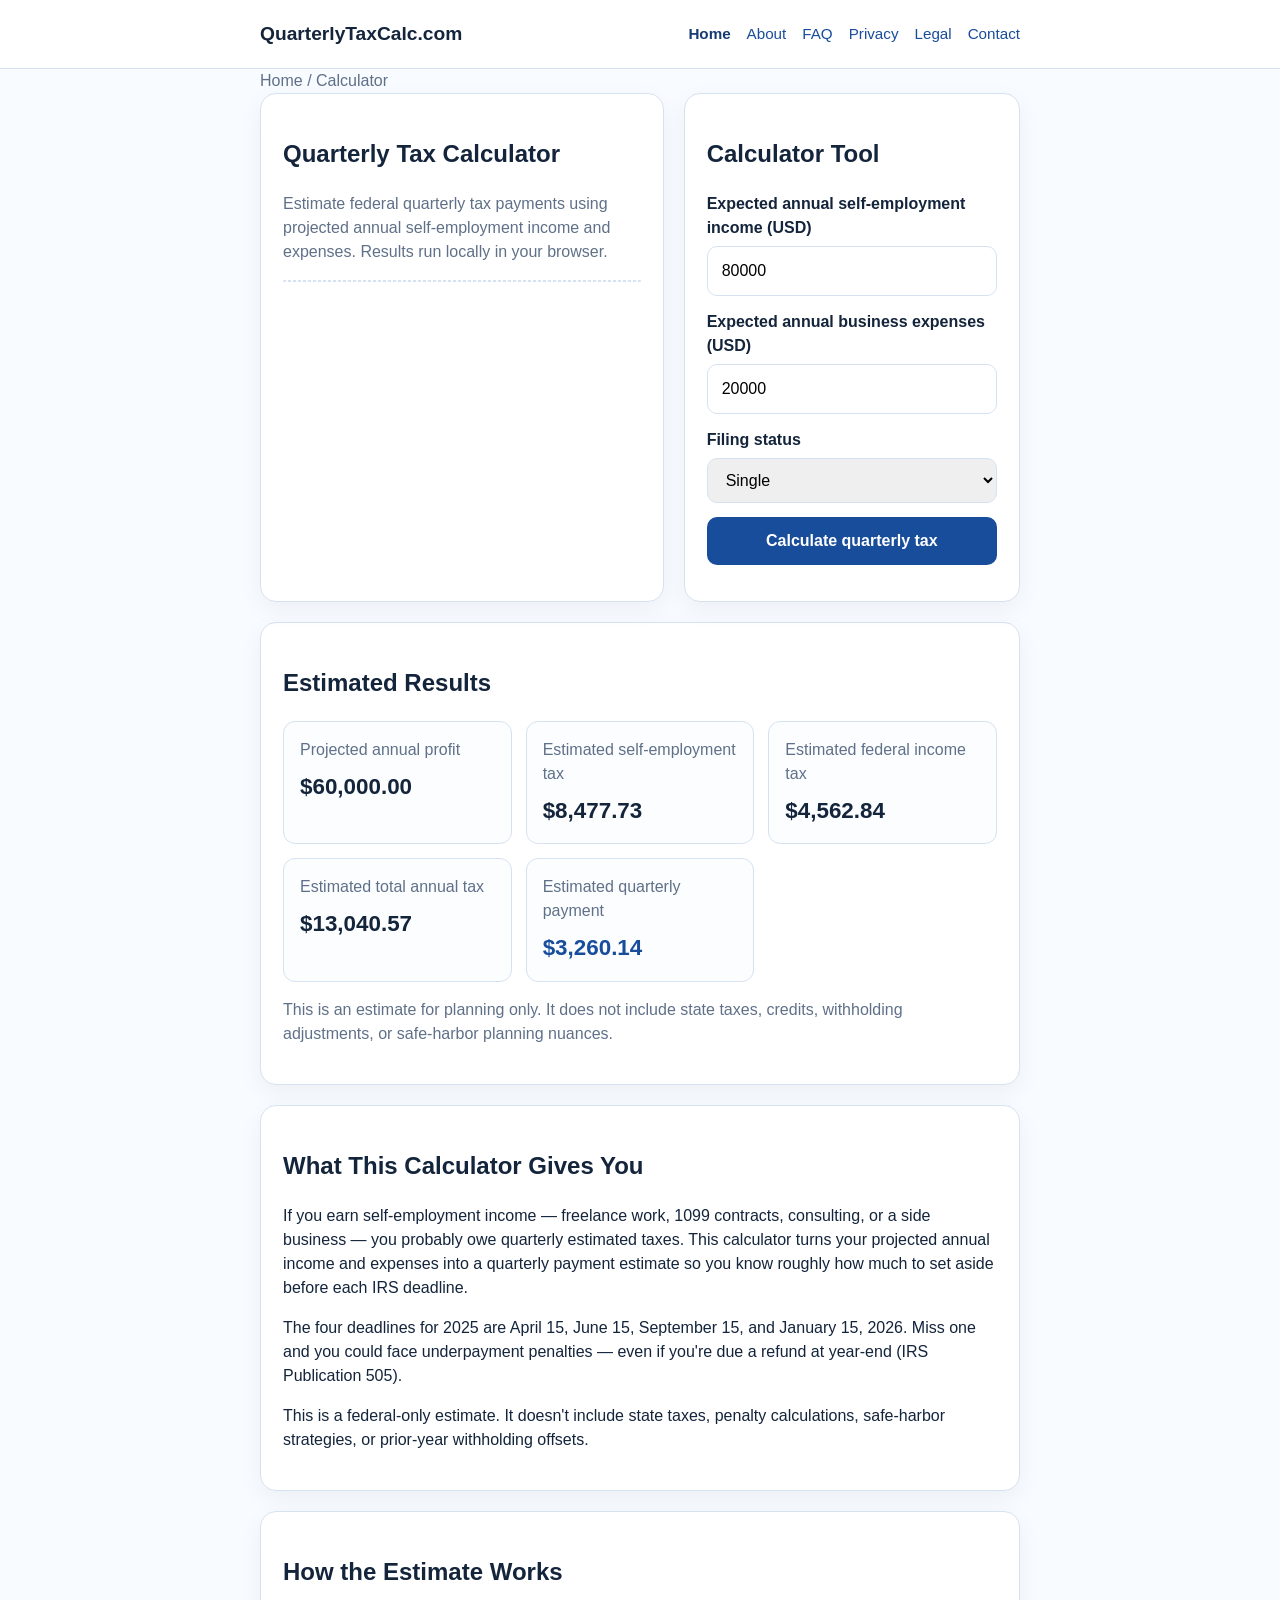
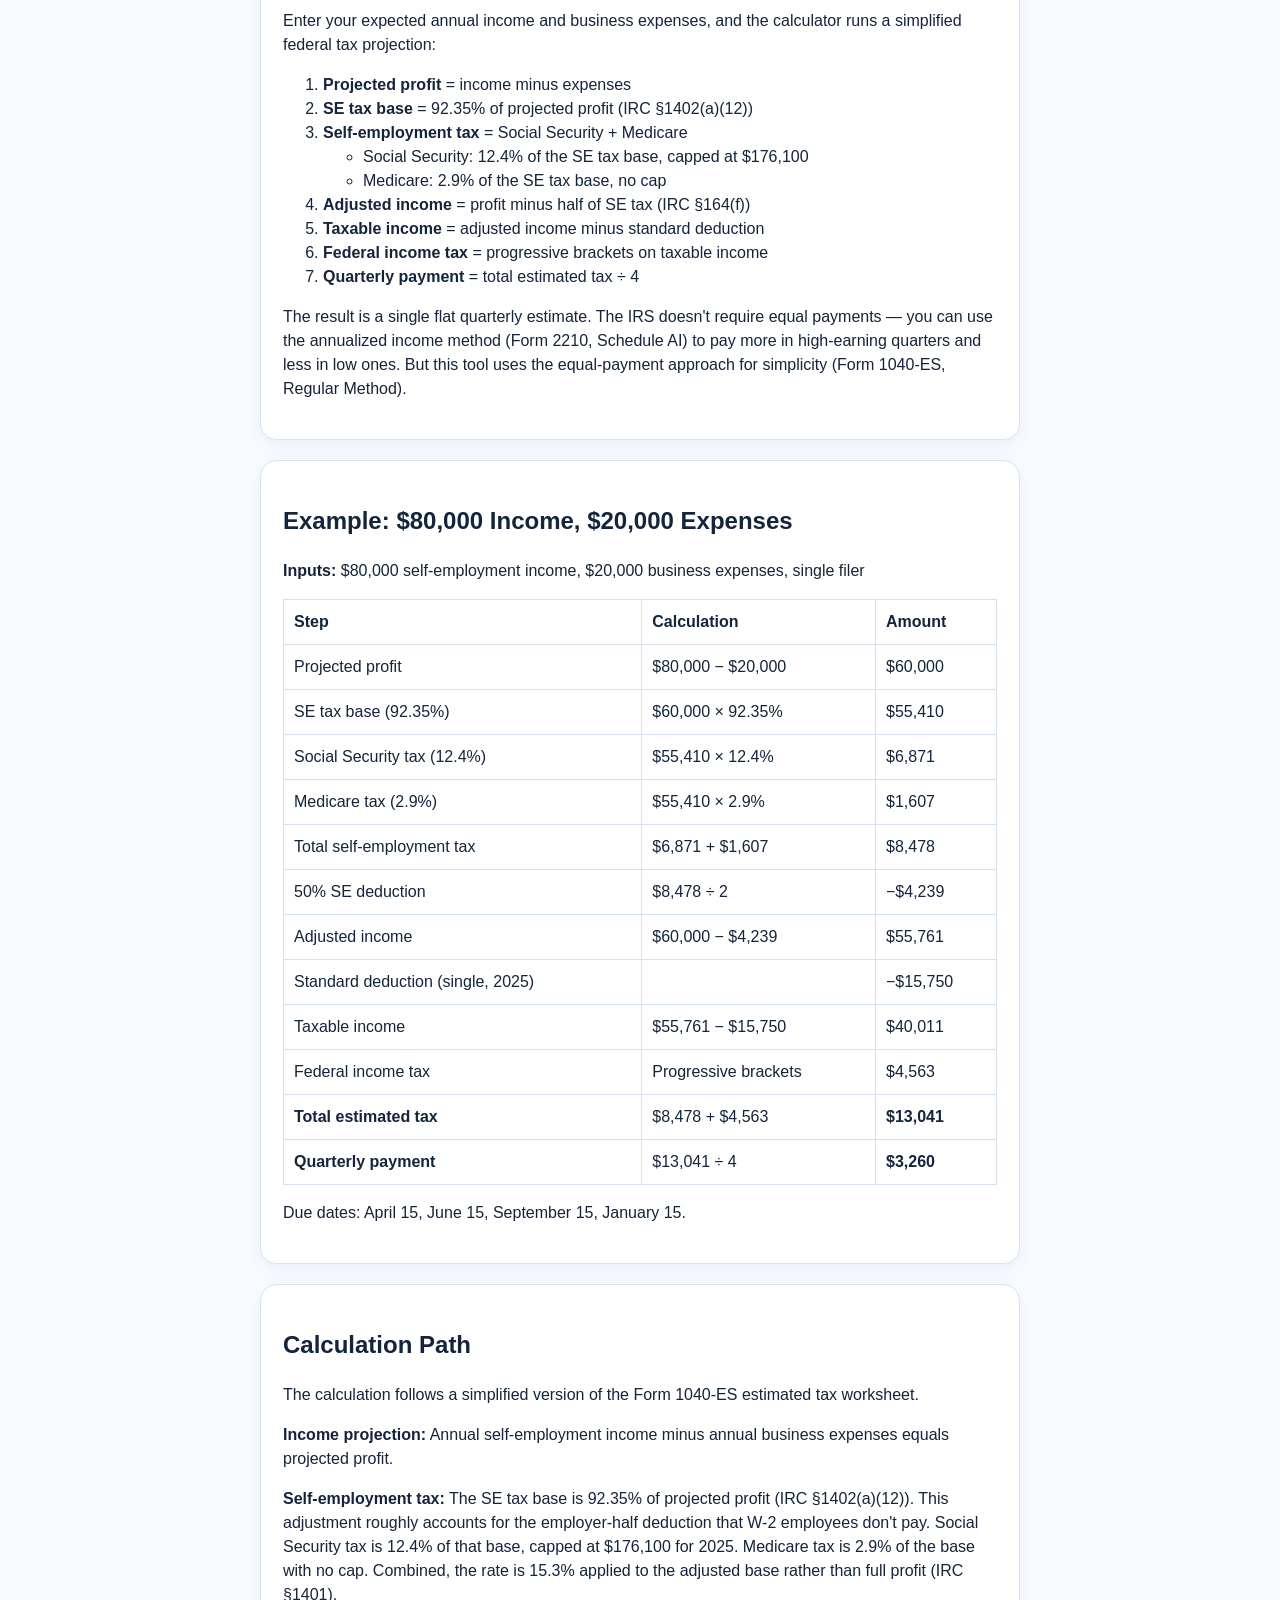
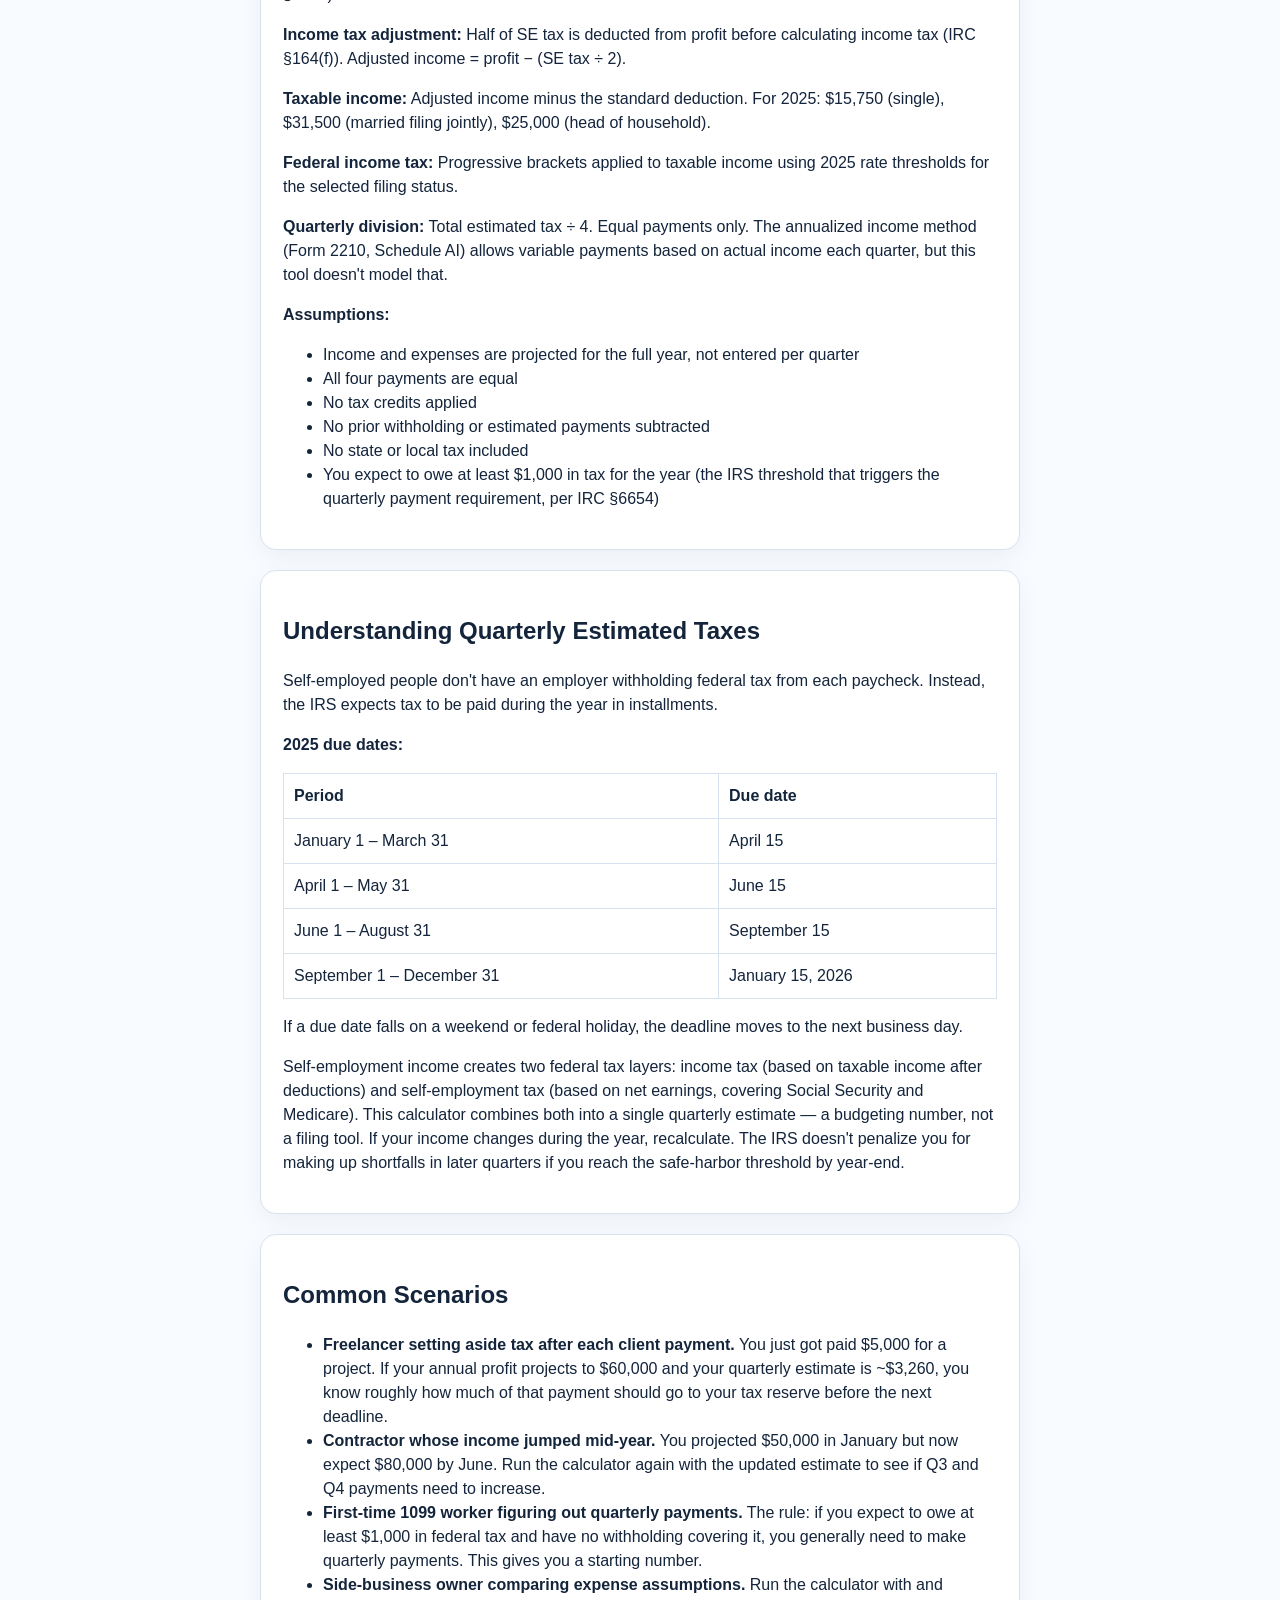
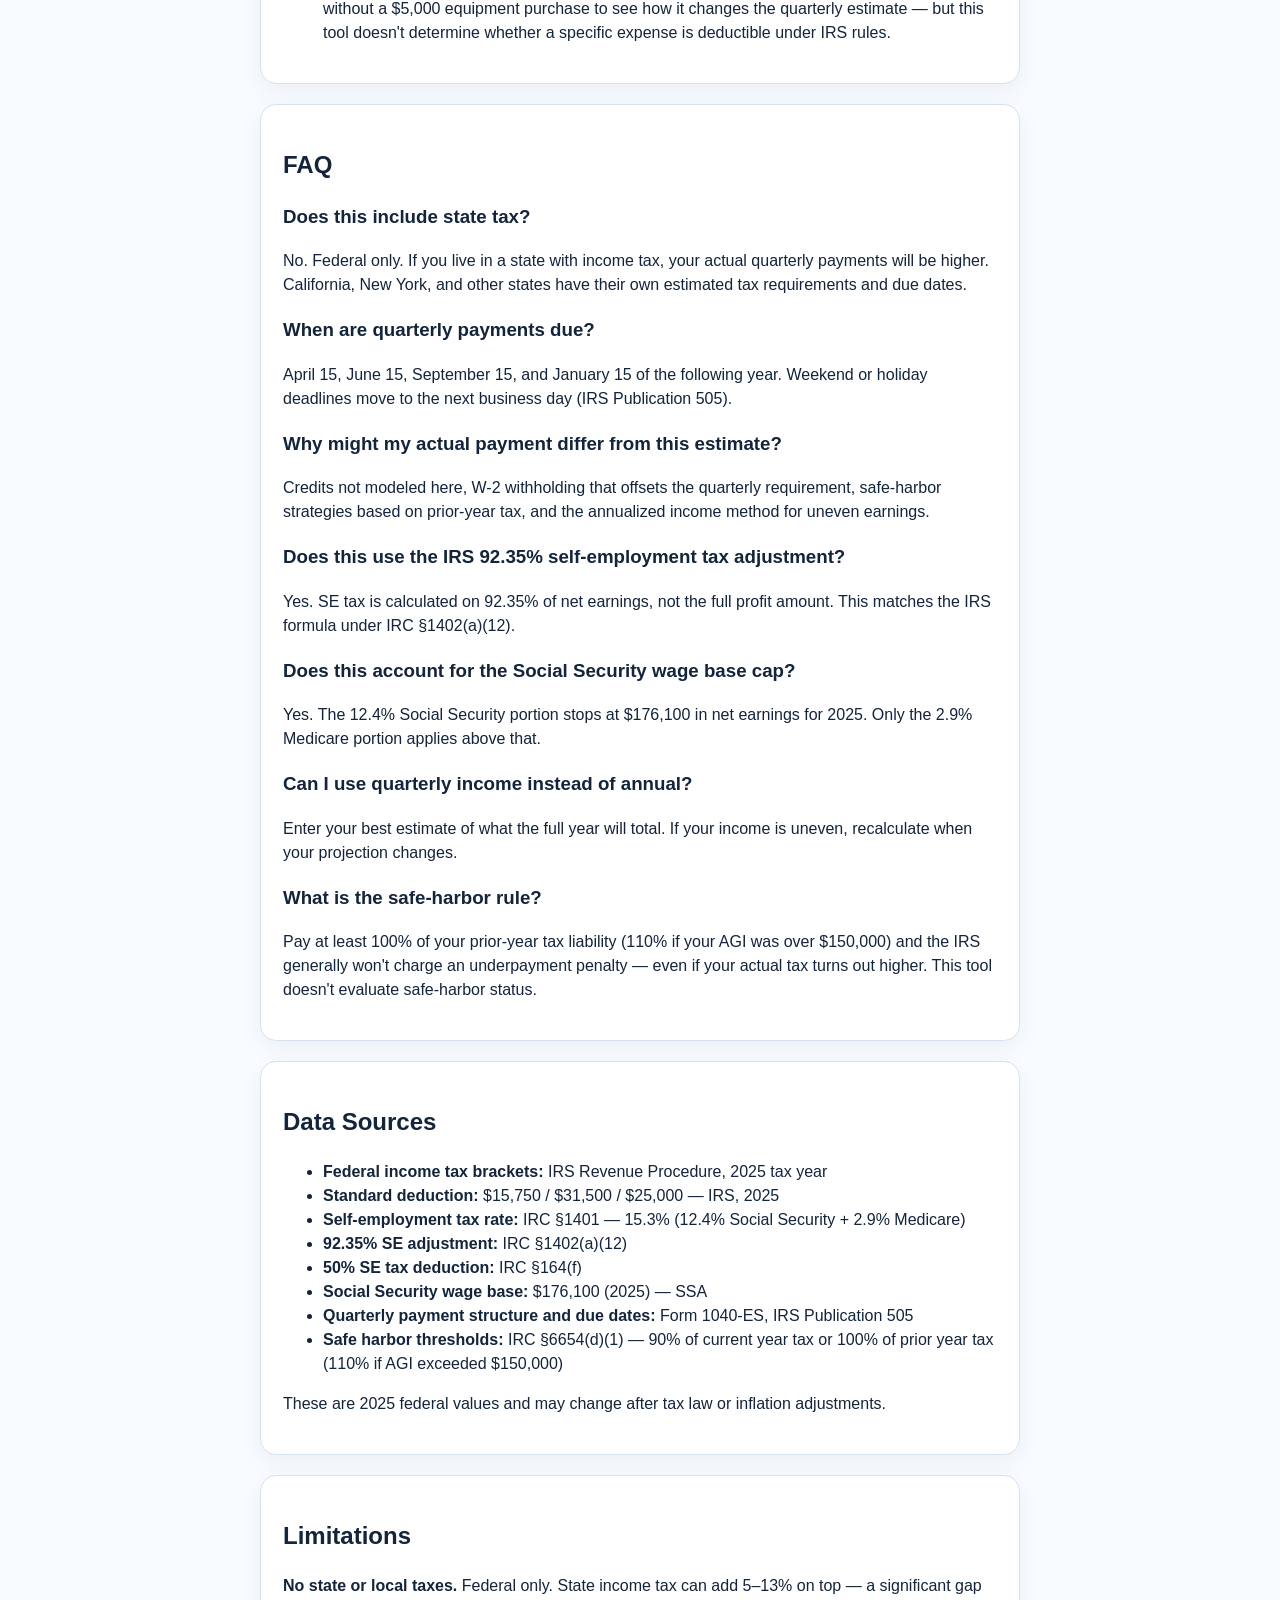
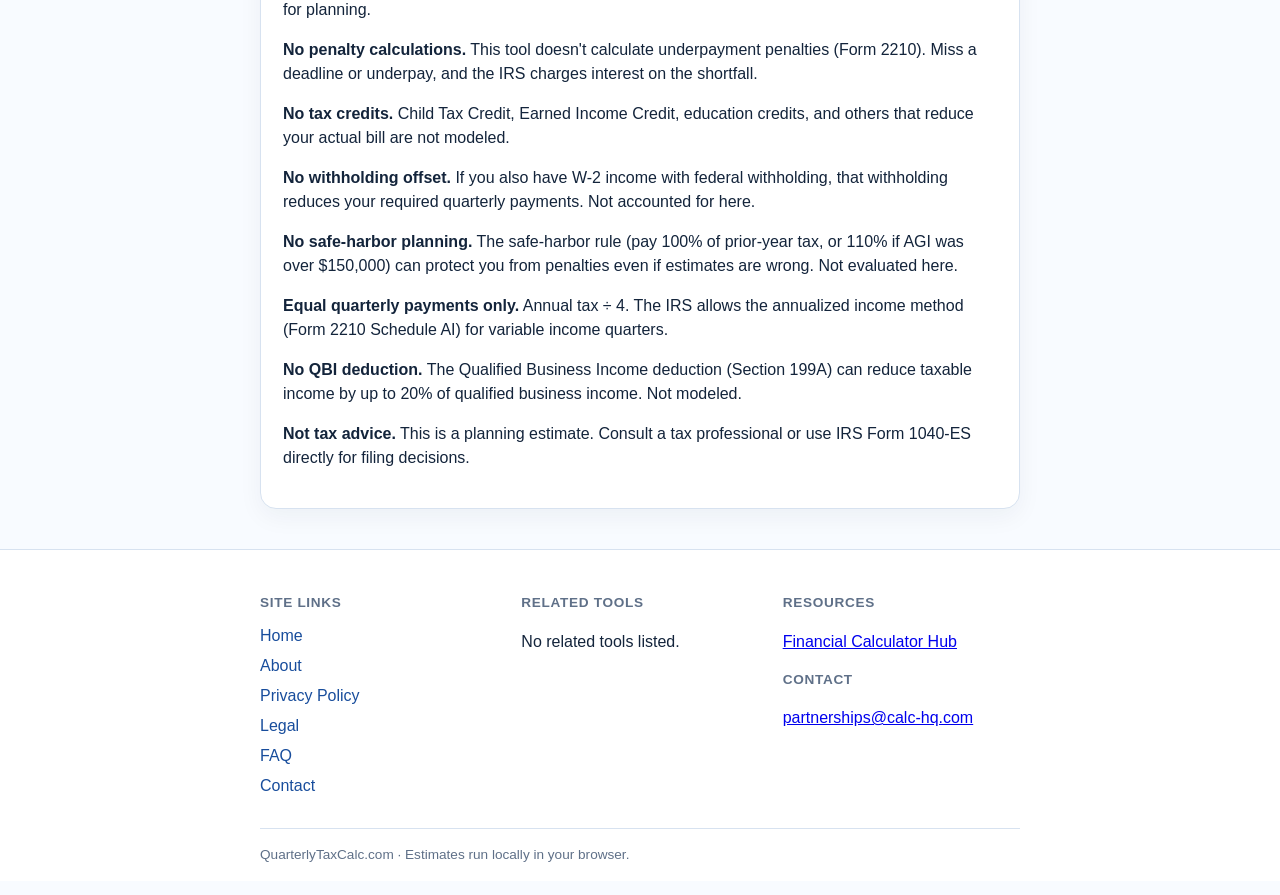
==== index.html @ 6634d9b0 "Force mobile header: brand full-width block, nav below, no side-by-side possible" ====
<!doctype html>
<html lang="en">
<head>
  <meta charset="utf-8">
  <meta name="viewport" content="width=device-width, initial-scale=1">
  <title>Quarterly Tax Estimator | QuarterlyTaxCalc.com</title>
  <meta name="description" content="Estimate quarterly federal tax payments for self-employed or other untaxed income using 2025 federal brackets and self-employment tax.">
  <link rel="canonical" href="https://quarterlytaxcalc.com/">
  <meta name="robots" content="index, follow">
  <meta property="og:type" content="website">
  <meta property="og:title" content="Quarterly Tax Estimator | QuarterlyTaxCalc.com">
  <meta property="og:description" content="Estimate quarterly federal tax payments for self-employed or other untaxed income using 2025 federal brackets and self-employment tax.">
  <meta property="og:url" content="https://quarterlytaxcalc.com/">
  <meta name="google-adsense-account" content="ca-pub-7744853829365165">
  <link rel="icon" href="assets/favicon.svg" type="image/svg+xml">
  <script async src="https://pagead2.googlesyndication.com/pagead/js/adsbygoogle.js?client=ca-pub-7744853829365165" crossorigin="anonymous"></script>
  <link rel="stylesheet" href="styles.css?v=layout-repair-0501b">
<script type="application/ld+json">
{
  "@context": "https://schema.org",
  "@type": "WebApplication",
  "name": "Quarterly Tax Estimator",
  "url": "https://quarterlytaxcalc.com/",
  "applicationCategory": "FinanceApplication",
  "operatingSystem": "Any",
  "description": "Estimate quarterly federal tax payments for self-employed or other untaxed income using 2025 federal brackets and self-employment tax.",
  "offers": {
    "@type": "Offer",
    "price": "0",
    "priceCurrency": "USD"
  }
}
</script>
</head>
<body>
<header class="site-header">
    <div class="container header-inner">
      <a class="brand" href="/">QuarterlyTaxCalc.com</a>
      <div data-site-header-nav></div>
    </div>
  </header>
<main class="container">
    <section class="hero">
      <div class="breadcrumbs">Home / Calculator</div>
      <div class="hero-grid">
        <div class="card">
          <h1>Quarterly Tax Calculator</h1>
          <p class="muted">Estimate federal quarterly tax payments using projected annual self-employment income and expenses. Results run locally in your browser.</p>
          <ins class="adsbygoogle ad-slot" data-ad-client="" data-ad-slot="" data-ad-format="auto" data-full-width-responsive="true" aria-label="Advertisement"></ins>
        </div>
        <div class="card">
          <h2>Calculator Tool</h2>
          <form id="calculatorForm">
            <div>
              <label for="annualIncome">Expected annual self-employment income (USD)</label>
              <input id="annualIncome" name="annualIncome" type="number" min="0" step="100" value="80000">
            </div>
            <div>
              <label for="annualExpenses">Expected annual business expenses (USD)</label>
              <input id="annualExpenses" name="annualExpenses" type="number" min="0" step="100" value="20000">
            </div>
            <div>
              <label for="filingStatus">Filing status</label>
              <select id="filingStatus" name="filingStatus">
                <option value="single">Single</option>
                <option value="married">Married filing jointly</option>
                <option value="hoh">Head of household</option>
              </select>
            </div>
            <button type="submit">Calculate quarterly tax</button>
          </form>
        </div>
      </div>
    </section>

    <section>
      <div class="section-card">
        <h2>Estimated Results</h2>
        <div class="results-grid">
          <div class="result-box"><span class="result-label">Projected annual profit</span><span id="projectedProfit" class="result-value">$0.00</span></div>
          <div class="result-box"><span class="result-label">Estimated self-employment tax</span><span id="estimatedSeTax" class="result-value">$0.00</span></div>
          <div class="result-box"><span class="result-label">Estimated federal income tax</span><span id="estimatedFederalTax" class="result-value">$0.00</span></div>
          <div class="result-box"><span class="result-label">Estimated total annual tax</span><span id="estimatedAnnualTax" class="result-value">$0.00</span></div>
          <div class="result-box"><span class="result-label">Estimated quarterly payment</span><span id="estimatedQuarterlyTax" class="result-value highlight">$0.00</span></div>
        </div>
        <p class="notice">This is an estimate for planning only. It does not include state taxes, credits, withholding adjustments, or safe-harbor planning nuances.</p>
      </div>
    </section>

    <section>
      <div class="section-card">
        <h2>What This Calculator Gives You</h2>
        <p>If you earn self-employment income — freelance work, 1099 contracts, consulting, or a side business — you probably owe quarterly estimated taxes. This calculator turns your projected annual income and expenses into a quarterly payment estimate so you know roughly how much to set aside before each IRS deadline.</p>
        <p>The four deadlines for 2025 are April 15, June 15, September 15, and January 15, 2026. Miss one and you could face underpayment penalties — even if you're due a refund at year-end (IRS Publication 505).</p>
        <p>This is a federal-only estimate. It doesn't include state taxes, penalty calculations, safe-harbor strategies, or prior-year withholding offsets.</p>
      </div>
    </section>

    <section>
      <div class="section-card">
        <h2>How the Estimate Works</h2>
        <p>Enter your expected annual income and business expenses, and the calculator runs a simplified federal tax projection:</p>
        <ol>
          <li><strong>Projected profit</strong> = income minus expenses</li>
          <li><strong>SE tax base</strong> = 92.35% of projected profit (IRC §1402(a)(12))</li>
          <li><strong>Self-employment tax</strong> = Social Security + Medicare
            <ul>
              <li>Social Security: 12.4% of the SE tax base, capped at $176,100</li>
              <li>Medicare: 2.9% of the SE tax base, no cap</li>
            </ul>
          </li>
          <li><strong>Adjusted income</strong> = profit minus half of SE tax (IRC §164(f))</li>
          <li><strong>Taxable income</strong> = adjusted income minus standard deduction</li>
          <li><strong>Federal income tax</strong> = progressive brackets on taxable income</li>
          <li><strong>Quarterly payment</strong> = total estimated tax ÷ 4</li>
        </ol>
        <p>The result is a single flat quarterly estimate. The IRS doesn't require equal payments — you can use the annualized income method (Form 2210, Schedule AI) to pay more in high-earning quarters and less in low ones. But this tool uses the equal-payment approach for simplicity (Form 1040-ES, Regular Method).</p>
      </div>
    </section>

    <section>
      <div class="section-card">
        <h2>Example: $80,000 Income, $20,000 Expenses</h2>
        <p><strong>Inputs:</strong> $80,000 self-employment income, $20,000 business expenses, single filer</p>
        <table class="example-table">
          <tr><th>Step</th><th>Calculation</th><th>Amount</th></tr>
          <tr><td>Projected profit</td><td>$80,000 − $20,000</td><td>$60,000</td></tr>
          <tr><td>SE tax base (92.35%)</td><td>$60,000 × 92.35%</td><td>$55,410</td></tr>
          <tr><td>Social Security tax (12.4%)</td><td>$55,410 × 12.4%</td><td>$6,871</td></tr>
          <tr><td>Medicare tax (2.9%)</td><td>$55,410 × 2.9%</td><td>$1,607</td></tr>
          <tr><td>Total self-employment tax</td><td>$6,871 + $1,607</td><td>$8,478</td></tr>
          <tr><td>50% SE deduction</td><td>$8,478 ÷ 2</td><td>−$4,239</td></tr>
          <tr><td>Adjusted income</td><td>$60,000 − $4,239</td><td>$55,761</td></tr>
          <tr><td>Standard deduction (single, 2025)</td><td></td><td>−$15,750</td></tr>
          <tr><td>Taxable income</td><td>$55,761 − $15,750</td><td>$40,011</td></tr>
          <tr><td>Federal income tax</td><td>Progressive brackets</td><td>$4,563</td></tr>
          <tr><td><strong>Total estimated tax</strong></td><td>$8,478 + $4,563</td><td><strong>$13,041</strong></td></tr>
          <tr><td><strong>Quarterly payment</strong></td><td>$13,041 ÷ 4</td><td><strong>$3,260</strong></td></tr>
        </table>
        <p>Due dates: April 15, June 15, September 15, January 15.</p>
      </div>
    </section>

    <section>
      <div class="section-card">
        <h2>Calculation Path</h2>
        <p>The calculation follows a simplified version of the Form 1040-ES estimated tax worksheet.</p>
        <p><strong>Income projection:</strong> Annual self-employment income minus annual business expenses equals projected profit.</p>
        <p><strong>Self-employment tax:</strong> The SE tax base is 92.35% of projected profit (IRC §1402(a)(12)). This adjustment roughly accounts for the employer-half deduction that W-2 employees don't pay. Social Security tax is 12.4% of that base, capped at $176,100 for 2025. Medicare tax is 2.9% of the base with no cap. Combined, the rate is 15.3% applied to the adjusted base rather than full profit (IRC §1401).</p>
        <p><strong>Income tax adjustment:</strong> Half of SE tax is deducted from profit before calculating income tax (IRC §164(f)). Adjusted income = profit − (SE tax ÷ 2).</p>
        <p><strong>Taxable income:</strong> Adjusted income minus the standard deduction. For 2025: $15,750 (single), $31,500 (married filing jointly), $25,000 (head of household).</p>
        <p><strong>Federal income tax:</strong> Progressive brackets applied to taxable income using 2025 rate thresholds for the selected filing status.</p>
        <p><strong>Quarterly division:</strong> Total estimated tax ÷ 4. Equal payments only. The annualized income method (Form 2210, Schedule AI) allows variable payments based on actual income each quarter, but this tool doesn't model that.</p>
        <p><strong>Assumptions:</strong></p>
        <ul>
          <li>Income and expenses are projected for the full year, not entered per quarter</li>
          <li>All four payments are equal</li>
          <li>No tax credits applied</li>
          <li>No prior withholding or estimated payments subtracted</li>
          <li>No state or local tax included</li>
          <li>You expect to owe at least $1,000 in tax for the year (the IRS threshold that triggers the quarterly payment requirement, per IRC §6654)</li>
        </ul>
      </div>
    </section>

    <section>
      <div class="section-card">
        <h2>Understanding Quarterly Estimated Taxes</h2>
        <p>Self-employed people don't have an employer withholding federal tax from each paycheck. Instead, the IRS expects tax to be paid during the year in installments.</p>
        <p><strong>2025 due dates:</strong></p>
        <table class="example-table">
          <tr><th>Period</th><th>Due date</th></tr>
          <tr><td>January 1 – March 31</td><td>April 15</td></tr>
          <tr><td>April 1 – May 31</td><td>June 15</td></tr>
          <tr><td>June 1 – August 31</td><td>September 15</td></tr>
          <tr><td>September 1 – December 31</td><td>January 15, 2026</td></tr>
        </table>
        <p>If a due date falls on a weekend or federal holiday, the deadline moves to the next business day.</p>
        <p>Self-employment income creates two federal tax layers: income tax (based on taxable income after deductions) and self-employment tax (based on net earnings, covering Social Security and Medicare). This calculator combines both into a single quarterly estimate — a budgeting number, not a filing tool. If your income changes during the year, recalculate. The IRS doesn't penalize you for making up shortfalls in later quarters if you reach the safe-harbor threshold by year-end.</p>
      </div>
    </section>

    <section>
      <div class="section-card">
        <h2>Common Scenarios</h2>
        <ul>
          <li><strong>Freelancer setting aside tax after each client payment.</strong> You just got paid $5,000 for a project. If your annual profit projects to $60,000 and your quarterly estimate is ~$3,260, you know roughly how much of that payment should go to your tax reserve before the next deadline.</li>
          <li><strong>Contractor whose income jumped mid-year.</strong> You projected $50,000 in January but now expect $80,000 by June. Run the calculator again with the updated estimate to see if Q3 and Q4 payments need to increase.</li>
          <li><strong>First-time 1099 worker figuring out quarterly payments.</strong> The rule: if you expect to owe at least $1,000 in federal tax and have no withholding covering it, you generally need to make quarterly payments. This gives you a starting number.</li>
          <li><strong>Side-business owner comparing expense assumptions.</strong> Run the calculator with and without a $5,000 equipment purchase to see how it changes the quarterly estimate — but this tool doesn't determine whether a specific expense is deductible under IRS rules.</li>
        </ul>
      </div>
    </section>

    <section>
      <div class="section-card">
        <h2>FAQ</h2>
        <h3>Does this include state tax?</h3>
        <p>No. Federal only. If you live in a state with income tax, your actual quarterly payments will be higher. California, New York, and other states have their own estimated tax requirements and due dates.</p>
        <h3>When are quarterly payments due?</h3>
        <p>April 15, June 15, September 15, and January 15 of the following year. Weekend or holiday deadlines move to the next business day (IRS Publication 505).</p>
        <h3>Why might my actual payment differ from this estimate?</h3>
        <p>Credits not modeled here, W-2 withholding that offsets the quarterly requirement, safe-harbor strategies based on prior-year tax, and the annualized income method for uneven earnings.</p>
        <h3>Does this use the IRS 92.35% self-employment tax adjustment?</h3>
        <p>Yes. SE tax is calculated on 92.35% of net earnings, not the full profit amount. This matches the IRS formula under IRC §1402(a)(12).</p>
        <h3>Does this account for the Social Security wage base cap?</h3>
        <p>Yes. The 12.4% Social Security portion stops at $176,100 in net earnings for 2025. Only the 2.9% Medicare portion applies above that.</p>
        <h3>Can I use quarterly income instead of annual?</h3>
        <p>Enter your best estimate of what the full year will total. If your income is uneven, recalculate when your projection changes.</p>
        <h3>What is the safe-harbor rule?</h3>
        <p>Pay at least 100% of your prior-year tax liability (110% if your AGI was over $150,000) and the IRS generally won't charge an underpayment penalty — even if your actual tax turns out higher. This tool doesn't evaluate safe-harbor status.</p>
      </div>
    </section>

    <section>
      <div class="section-card">
        <h2>Data Sources</h2>
        <ul>
          <li><strong>Federal income tax brackets:</strong> IRS Revenue Procedure, 2025 tax year</li>
          <li><strong>Standard deduction:</strong> $15,750 / $31,500 / $25,000 — IRS, 2025</li>
          <li><strong>Self-employment tax rate:</strong> IRC §1401 — 15.3% (12.4% Social Security + 2.9% Medicare)</li>
          <li><strong>92.35% SE adjustment:</strong> IRC §1402(a)(12)</li>
          <li><strong>50% SE tax deduction:</strong> IRC §164(f)</li>
          <li><strong>Social Security wage base:</strong> $176,100 (2025) — SSA</li>
          <li><strong>Quarterly payment structure and due dates:</strong> Form 1040-ES, IRS Publication 505</li>
          <li><strong>Safe harbor thresholds:</strong> IRC §6654(d)(1) — 90% of current year tax or 100% of prior year tax (110% if AGI exceeded $150,000)</li>
        </ul>
        <p>These are 2025 federal values and may change after tax law or inflation adjustments.</p>
      </div>
    </section>

    <section>
      <div class="section-card">
        <h2>Limitations</h2>
        <p><strong>No state or local taxes.</strong> Federal only. State income tax can add 5–13% on top — a significant gap for planning.</p>
        <p><strong>No penalty calculations.</strong> This tool doesn't calculate underpayment penalties (Form 2210). Miss a deadline or underpay, and the IRS charges interest on the shortfall.</p>
        <p><strong>No tax credits.</strong> Child Tax Credit, Earned Income Credit, education credits, and others that reduce your actual bill are not modeled.</p>
        <p><strong>No withholding offset.</strong> If you also have W-2 income with federal withholding, that withholding reduces your required quarterly payments. Not accounted for here.</p>
        <p><strong>No safe-harbor planning.</strong> The safe-harbor rule (pay 100% of prior-year tax, or 110% if AGI was over $150,000) can protect you from penalties even if estimates are wrong. Not evaluated here.</p>
        <p><strong>Equal quarterly payments only.</strong> Annual tax ÷ 4. The IRS allows the annualized income method (Form 2210 Schedule AI) for variable income quarters.</p>
        <p><strong>No QBI deduction.</strong> The Qualified Business Income deduction (Section 199A) can reduce taxable income by up to 20% of qualified business income. Not modeled.</p>
        <p><strong>Not tax advice.</strong> This is a planning estimate. Consult a tax professional or use IRS Form 1040-ES directly for filing decisions.</p>
      </div>
    </section>
  </main>
<footer class="site-footer">
    <div class="container" id="site-footer"></div>
  </footer>
  <script src="/assets/config.js"></script>
  <script src="/assets/network.js"></script>
  <script src="/assets/ads.js"></script>
  <script src="/assets/app.js"></script>
</body>
</html>
---- styles.css ----
:root {
  --bg: #f8fbff;
  --panel: #ffffff;
  --panel-alt: #fbfdff;
  --text: #13243b;
  --muted: #5f7088;
  --primary: #184d9c;
  --primary-dark: #163b73;
  --border: #d7e2f0;
  --success: #0f7a43;
}
* { box-sizing: border-box; }
body {
  margin: 0;
  font-family: Arial, Helvetica, sans-serif;
  background: var(--bg);
  color: var(--text);
  line-height: 1.5;
}
.container { max-width: 800px; margin: 0 auto; padding: 0 20px; }
.site-header, .site-footer { background: var(--panel); border-bottom: 1px solid var(--border); }
.site-footer { border-top: 1px solid var(--border); border-bottom: 0; margin-top: 40px; }
.header-inner { min-height: 68px; display: flex; align-items: center; justify-content: space-between; }
.brand { font-size: 1.2rem; font-weight: 700; text-decoration: none; color: var(--text); }
main { padding: 24px 0 40px; }
.hero-grid { display: grid; grid-template-columns: 1.2fr 1fr; gap: 20px; }
.card, .section-card {
  background: var(--panel);
  border: 1px solid var(--border);
  border-radius: 16px;
  padding: 22px;
  box-shadow: 0 8px 24px rgba(19, 36, 59, 0.05);
}
.section-card { margin-top: 20px; }
.breadcrumbs, .muted, .notice { color: var(--muted); }
.ad-slot {
  margin-top: 16px;
  min-height: 0;
  border: 1px dashed var(--border);
  border-radius: 12px;
  display: flex;
  align-items: center;
  justify-content: center;
  background: var(--panel-alt);
}
label { display: block; margin: 0 0 6px; font-weight: 600; }
input, select, button {
  width: 100%;
  padding: 12px 14px;
  border-radius: 10px;
  border: 1px solid var(--border);
  font: inherit;
  margin-bottom: 14px;
}
button {
  background: var(--primary);
  color: #fff;
  border: 0;
  font-weight: 700;
  cursor: pointer;
}
button:hover { background: var(--primary-dark); }
.results-grid {
  display: grid;
  grid-template-columns: repeat(auto-fit, minmax(210px, 1fr));
  gap: 14px;
}
.result-box {
  background: var(--panel-alt);
  border: 1px solid var(--border);
  border-radius: 12px;
  padding: 16px;
}
.result-label { display: block; color: var(--muted); margin-bottom: 8px; }
.result-value { font-size: 1.4rem; font-weight: 800; }
.result-value.highlight { color: var(--primary); }
.example-table, .faq-table { width: 100%; border-collapse: collapse; }
.example-table th, .example-table td, .faq-table th, .faq-table td {
  border: 1px solid var(--border);
  padding: 10px;
  text-align: left;
}
.footer-links { display: flex; flex-wrap: wrap; gap: 16px; padding: 20px 0; }
.footer-links a { color: var(--primary); text-decoration: none; }
@media (max-width: 820px) {
  .hero-grid { grid-template-columns: 1fr; }
}
.footer-email { color: var(--muted); }
[data-site-header-nav] nav a { color: var(--primary); text-decoration:none; }
.footer-grid { display: grid; grid-template-columns: repeat(auto-fit, minmax(200px, 1fr)); gap: 24px; padding: 32px 0 16px; }
.footer-grid h2 { font-size: 0.85rem; text-transform: uppercase; letter-spacing: 0.05em; color: var(--muted); margin-bottom: 10px; }
.footer-nav-links { list-style: none; padding: 0; margin: 0; }
.footer-nav-links li { margin-bottom: 6px; }
.footer-nav-links a { color: var(--primary); text-decoration: none; }
.footer-meta { color: var(--muted); font-size: 0.85rem; padding: 16px 0; border-top: 1px solid var(--border); margin-top: 8px; }
.header-nav { display: flex; gap: 16px; flex-wrap: wrap; }
.header-nav a { color: var(--primary); text-decoration: none; font-size: 0.95rem; }
.header-nav a.active { font-weight: 700; color: var(--primary-dark); }
.adsense-unit { height: 0; overflow: hidden; }
.adsense-unit ins, .adsense-unit iframe { height: 0 !important; max-height: 0 !important; }
.adsense-unit.active { height: auto; overflow: visible; }
.adsense-unit.active ins, .adsense-unit.active iframe { height: auto !important; max-height: none !important; }
.page-copy { max-width: 800px; margin: 0 auto; }
.page-copy h1 { margin-bottom: 16px; }
.page-copy h2 { margin-top: 24px; margin-bottom: 8px; }
.page-copy p { margin-bottom: 12px; }
@media (max-width: 600px) {
  .header-inner {
    display: flex;
    flex-direction: column;
    align-items: stretch;
  }
  .brand {
    display: block;
    width: 100%;
    margin: 0 0 8px 0;
    line-height: 1.2;
  }
  .header-nav {
    display: flex;
    flex-wrap: wrap;
    width: 100%;
    gap: 12px 16px;
  }
  .page-copy { padding: 0 8px; }
  body { padding-bottom: env(safe-area-inset-bottom, 0); overflow-x: hidden; }
}
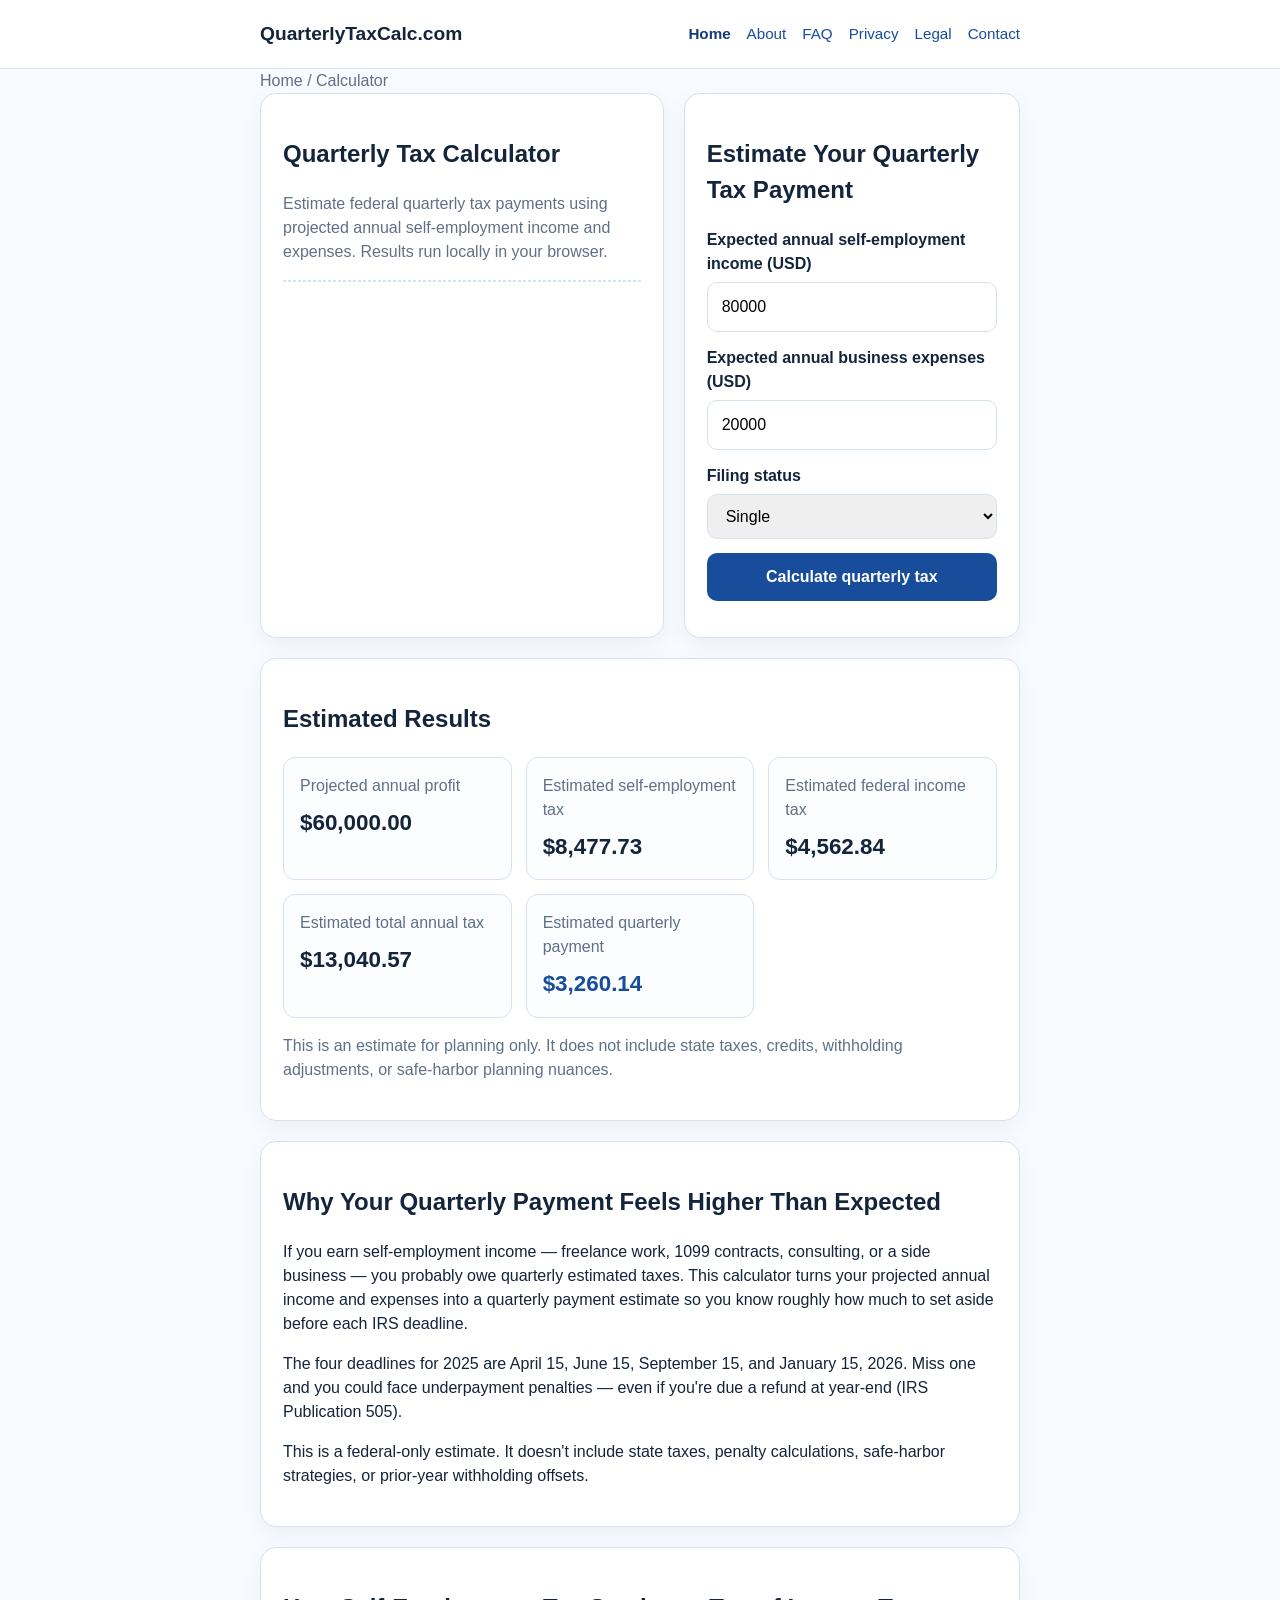
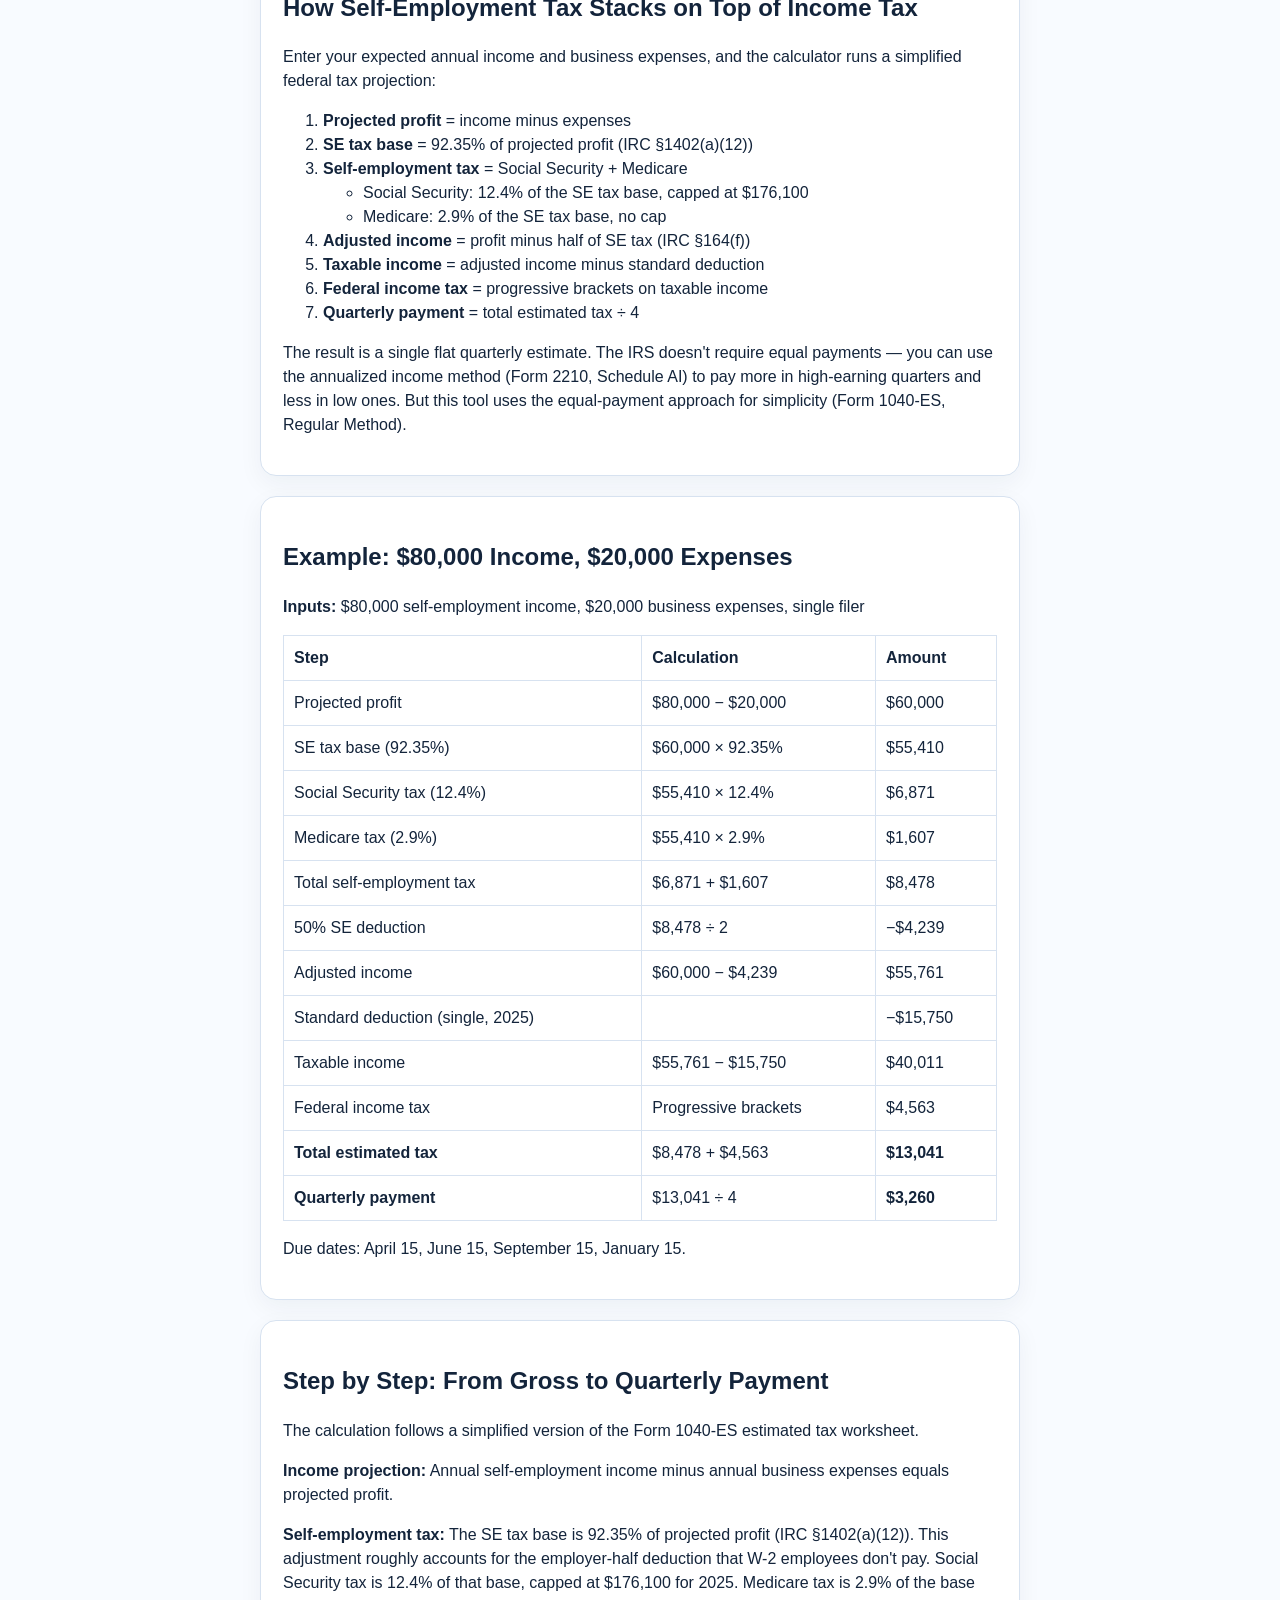
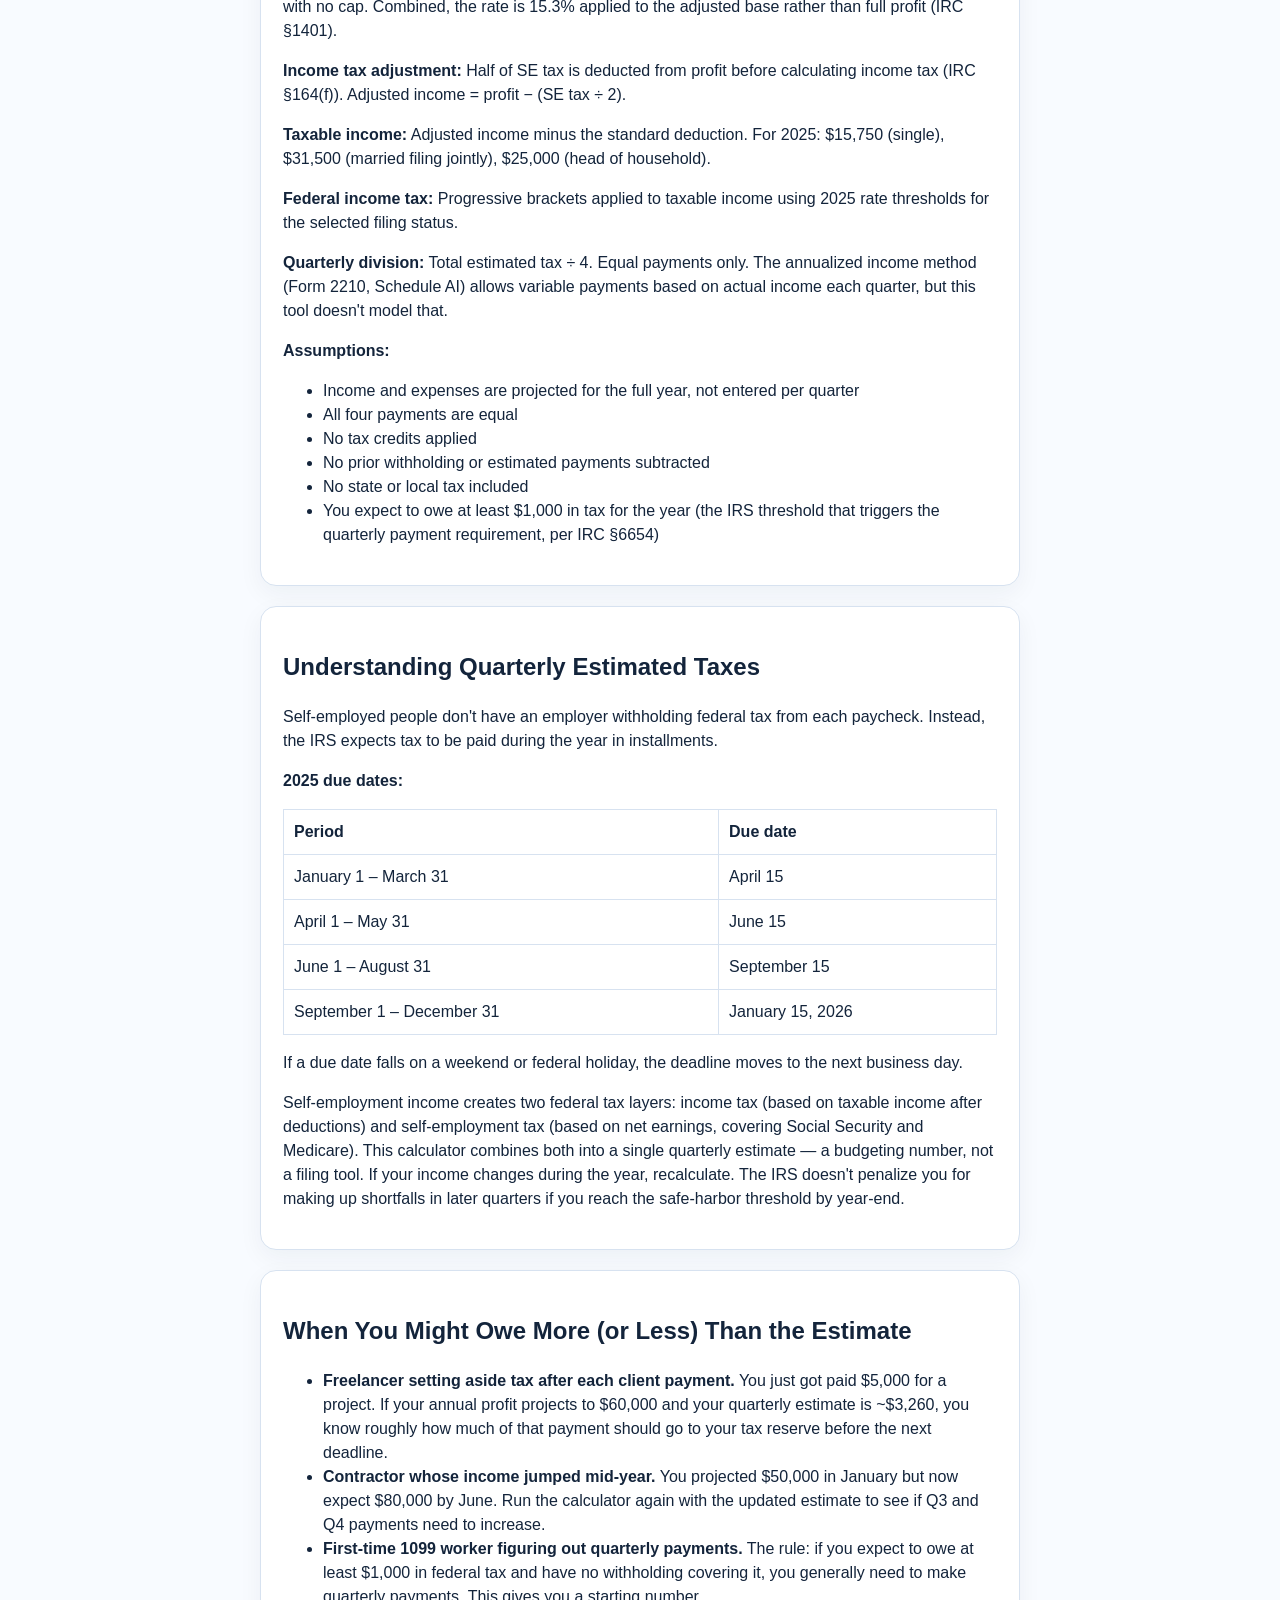
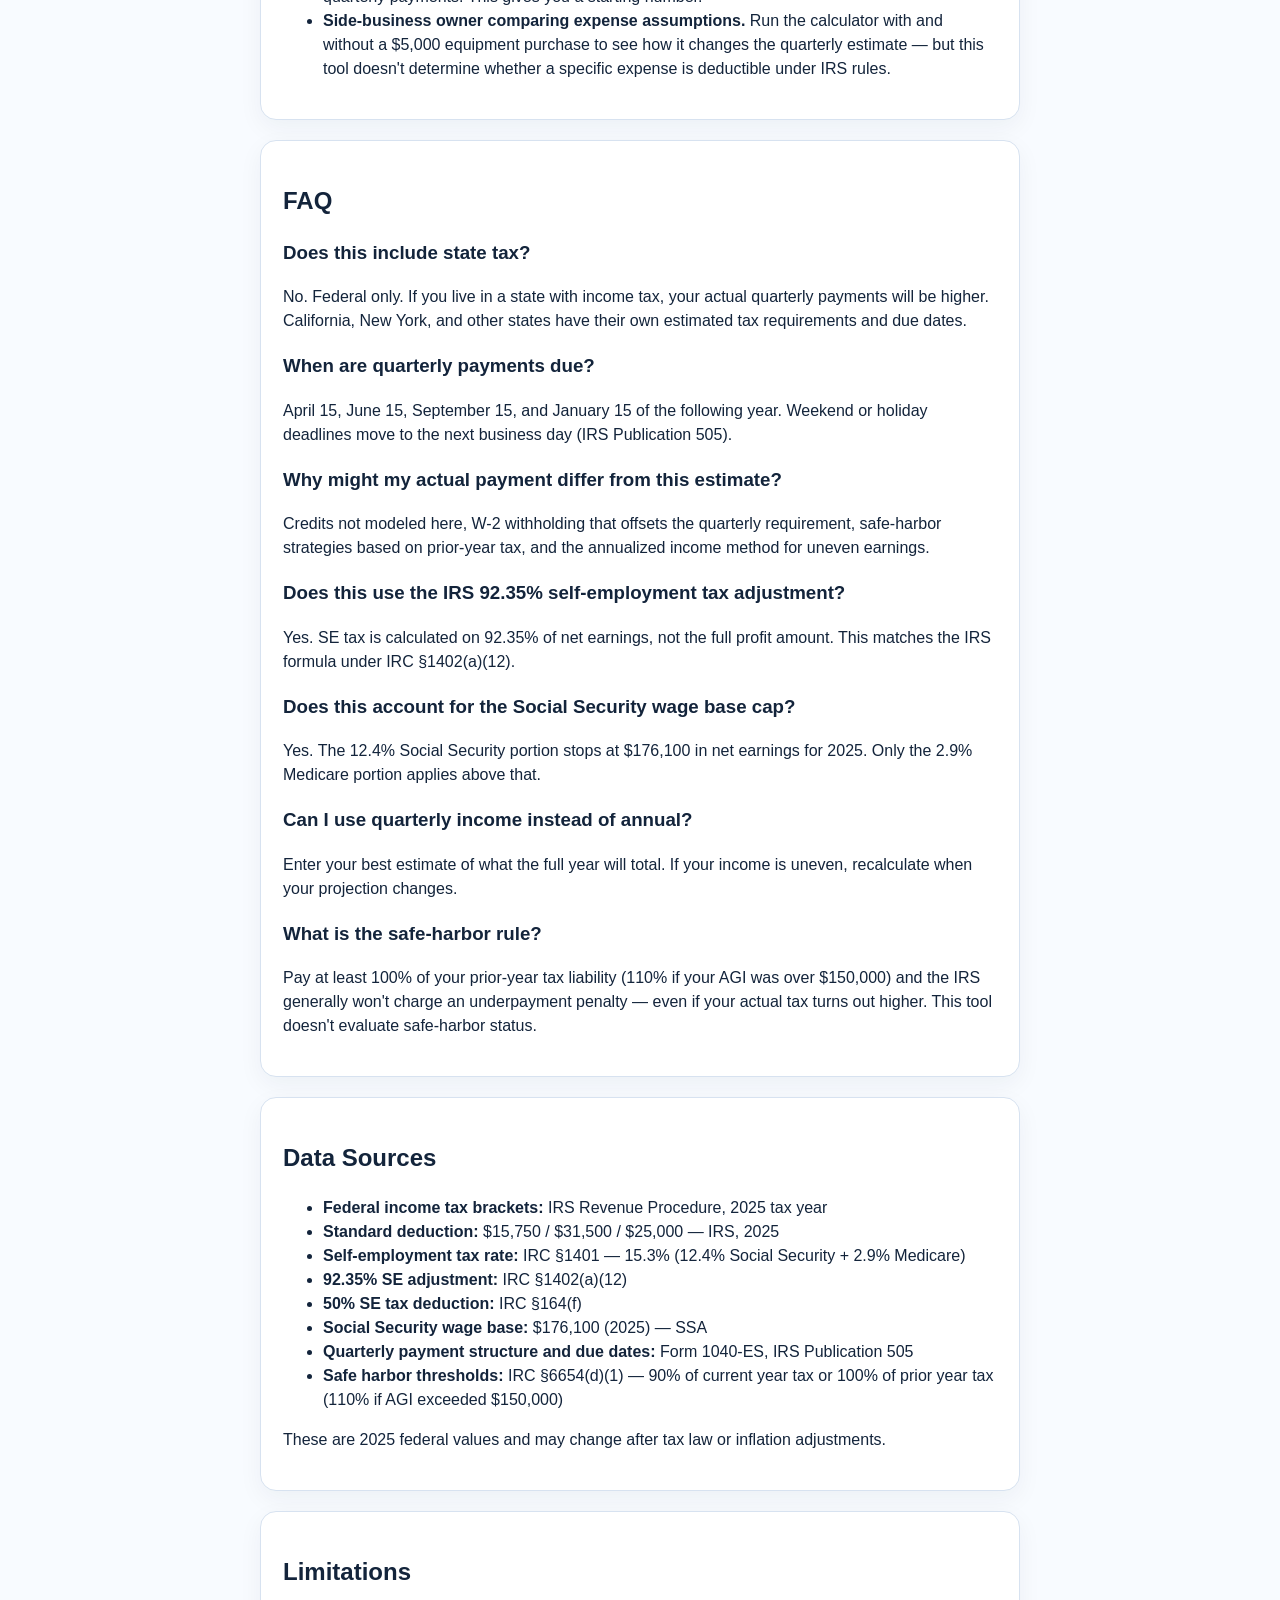
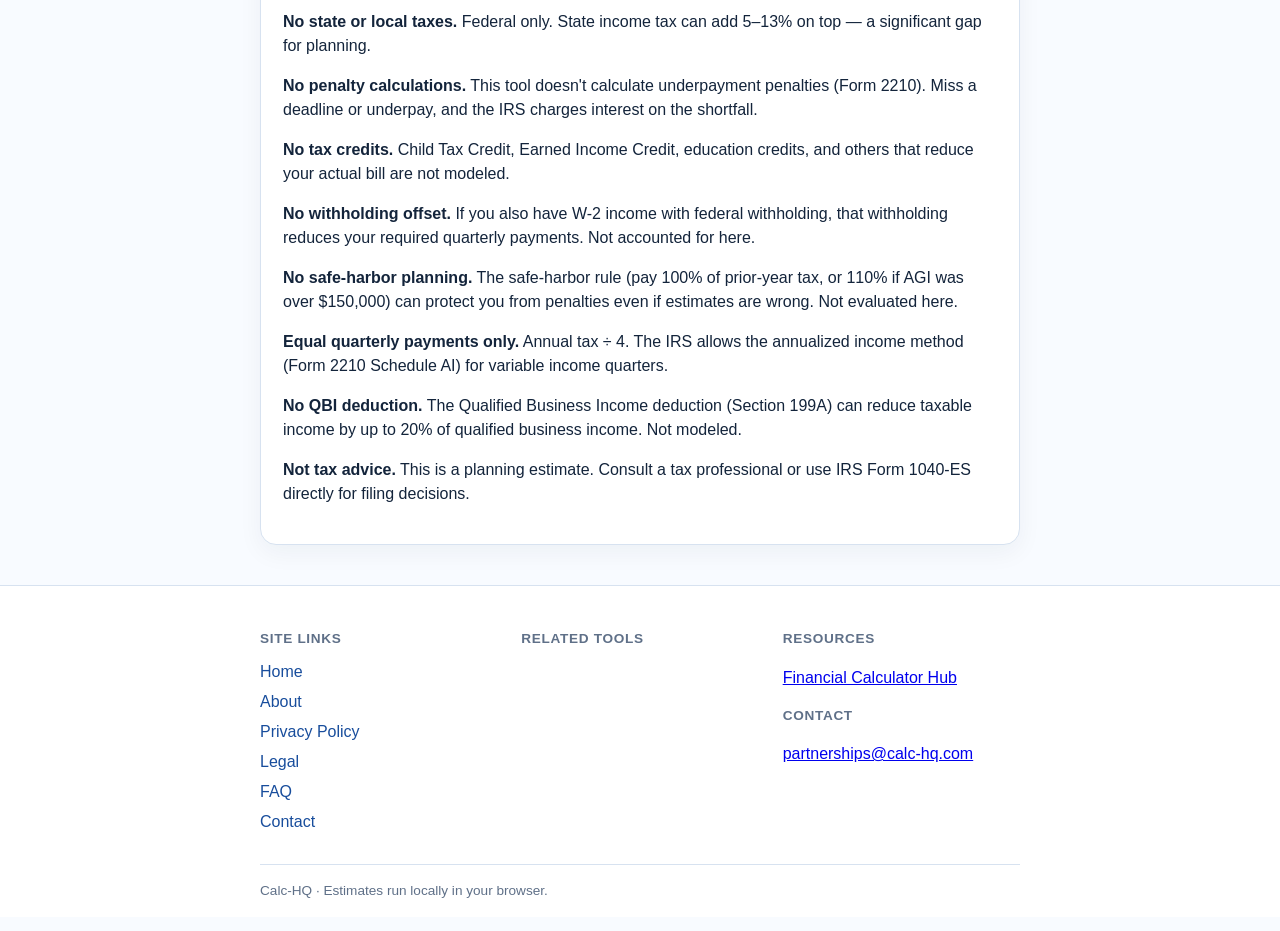
==== commit 7850de88: "Replace generic/template headings with scenario-driven Trust Layer headings" ====
--- a/index.html
+++ b/index.html
@@ -14,7 +14,7 @@
   <meta name="google-adsense-account" content="ca-pub-7744853829365165">
   <link rel="icon" href="assets/favicon.svg" type="image/svg+xml">
   <script async src="https://pagead2.googlesyndication.com/pagead/js/adsbygoogle.js?client=ca-pub-7744853829365165" crossorigin="anonymous"></script>
-  <link rel="stylesheet" href="styles.css?v=layout-repair-0501b">
+  <link rel="stylesheet" href="styles.css?v=layout-repair-0501c">
 <script type="application/ld+json">
 {
   "@context": "https://schema.org",
@@ -49,7 +49,7 @@
           <ins class="adsbygoogle ad-slot" data-ad-client="" data-ad-slot="" data-ad-format="auto" data-full-width-responsive="true" aria-label="Advertisement"></ins>
         </div>
         <div class="card">
-          <h2>Calculator Tool</h2>
+          <h2>Estimate Your Quarterly Tax Payment</h2>
           <form id="calculatorForm">
             <div>
               <label for="annualIncome">Expected annual self-employment income (USD)</label>
@@ -89,7 +89,7 @@
 
     <section>
       <div class="section-card">
-        <h2>What This Calculator Gives You</h2>
+        <h2>Why Your Quarterly Payment Feels Higher Than Expected</h2>
         <p>If you earn self-employment income — freelance work, 1099 contracts, consulting, or a side business — you probably owe quarterly estimated taxes. This calculator turns your projected annual income and expenses into a quarterly payment estimate so you know roughly how much to set aside before each IRS deadline.</p>
         <p>The four deadlines for 2025 are April 15, June 15, September 15, and January 15, 2026. Miss one and you could face underpayment penalties — even if you're due a refund at year-end (IRS Publication 505).</p>
         <p>This is a federal-only estimate. It doesn't include state taxes, penalty calculations, safe-harbor strategies, or prior-year withholding offsets.</p>
@@ -98,7 +98,7 @@
 
     <section>
       <div class="section-card">
-        <h2>How the Estimate Works</h2>
+        <h2>How Self-Employment Tax Stacks on Top of Income Tax</h2>
         <p>Enter your expected annual income and business expenses, and the calculator runs a simplified federal tax projection:</p>
         <ol>
           <li><strong>Projected profit</strong> = income minus expenses</li>
@@ -143,7 +143,7 @@
 
     <section>
       <div class="section-card">
-        <h2>Calculation Path</h2>
+        <h2>Step by Step: From Gross to Quarterly Payment</h2>
         <p>The calculation follows a simplified version of the Form 1040-ES estimated tax worksheet.</p>
         <p><strong>Income projection:</strong> Annual self-employment income minus annual business expenses equals projected profit.</p>
         <p><strong>Self-employment tax:</strong> The SE tax base is 92.35% of projected profit (IRC §1402(a)(12)). This adjustment roughly accounts for the employer-half deduction that W-2 employees don't pay. Social Security tax is 12.4% of that base, capped at $176,100 for 2025. Medicare tax is 2.9% of the base with no cap. Combined, the rate is 15.3% applied to the adjusted base rather than full profit (IRC §1401).</p>
@@ -182,7 +182,7 @@
 
     <section>
       <div class="section-card">
-        <h2>Common Scenarios</h2>
+        <h2>When You Might Owe More (or Less) Than the Estimate</h2>
         <ul>
           <li><strong>Freelancer setting aside tax after each client payment.</strong> You just got paid $5,000 for a project. If your annual profit projects to $60,000 and your quarterly estimate is ~$3,260, you know roughly how much of that payment should go to your tax reserve before the next deadline.</li>
           <li><strong>Contractor whose income jumped mid-year.</strong> You projected $50,000 in January but now expect $80,000 by June. Run the calculator again with the updated estimate to see if Q3 and Q4 payments need to increase.</li>
@@ -244,6 +244,7 @@
     </section>
   </main>
 <footer class="site-footer">
+    <div class="container" id="related-calculators"></div>
     <div class="container" id="site-footer"></div>
   </footer>
   <script src="/assets/config.js"></script>
--- a/styles.css
+++ b/styles.css
@@ -113,14 +113,17 @@
   .brand {
     display: block;
     width: 100%;
+    font-size: 18px;
+    line-height: 1.2;
+    white-space: normal;
     margin: 0 0 8px 0;
-    line-height: 1.2;
   }
   .header-nav {
     display: flex;
     flex-wrap: wrap;
     width: 100%;
-    gap: 12px 16px;
+    gap: 10px 14px;
+    font-size: 14px;
   }
   .page-copy { padding: 0 8px; }
   body { padding-bottom: env(safe-area-inset-bottom, 0); overflow-x: hidden; }
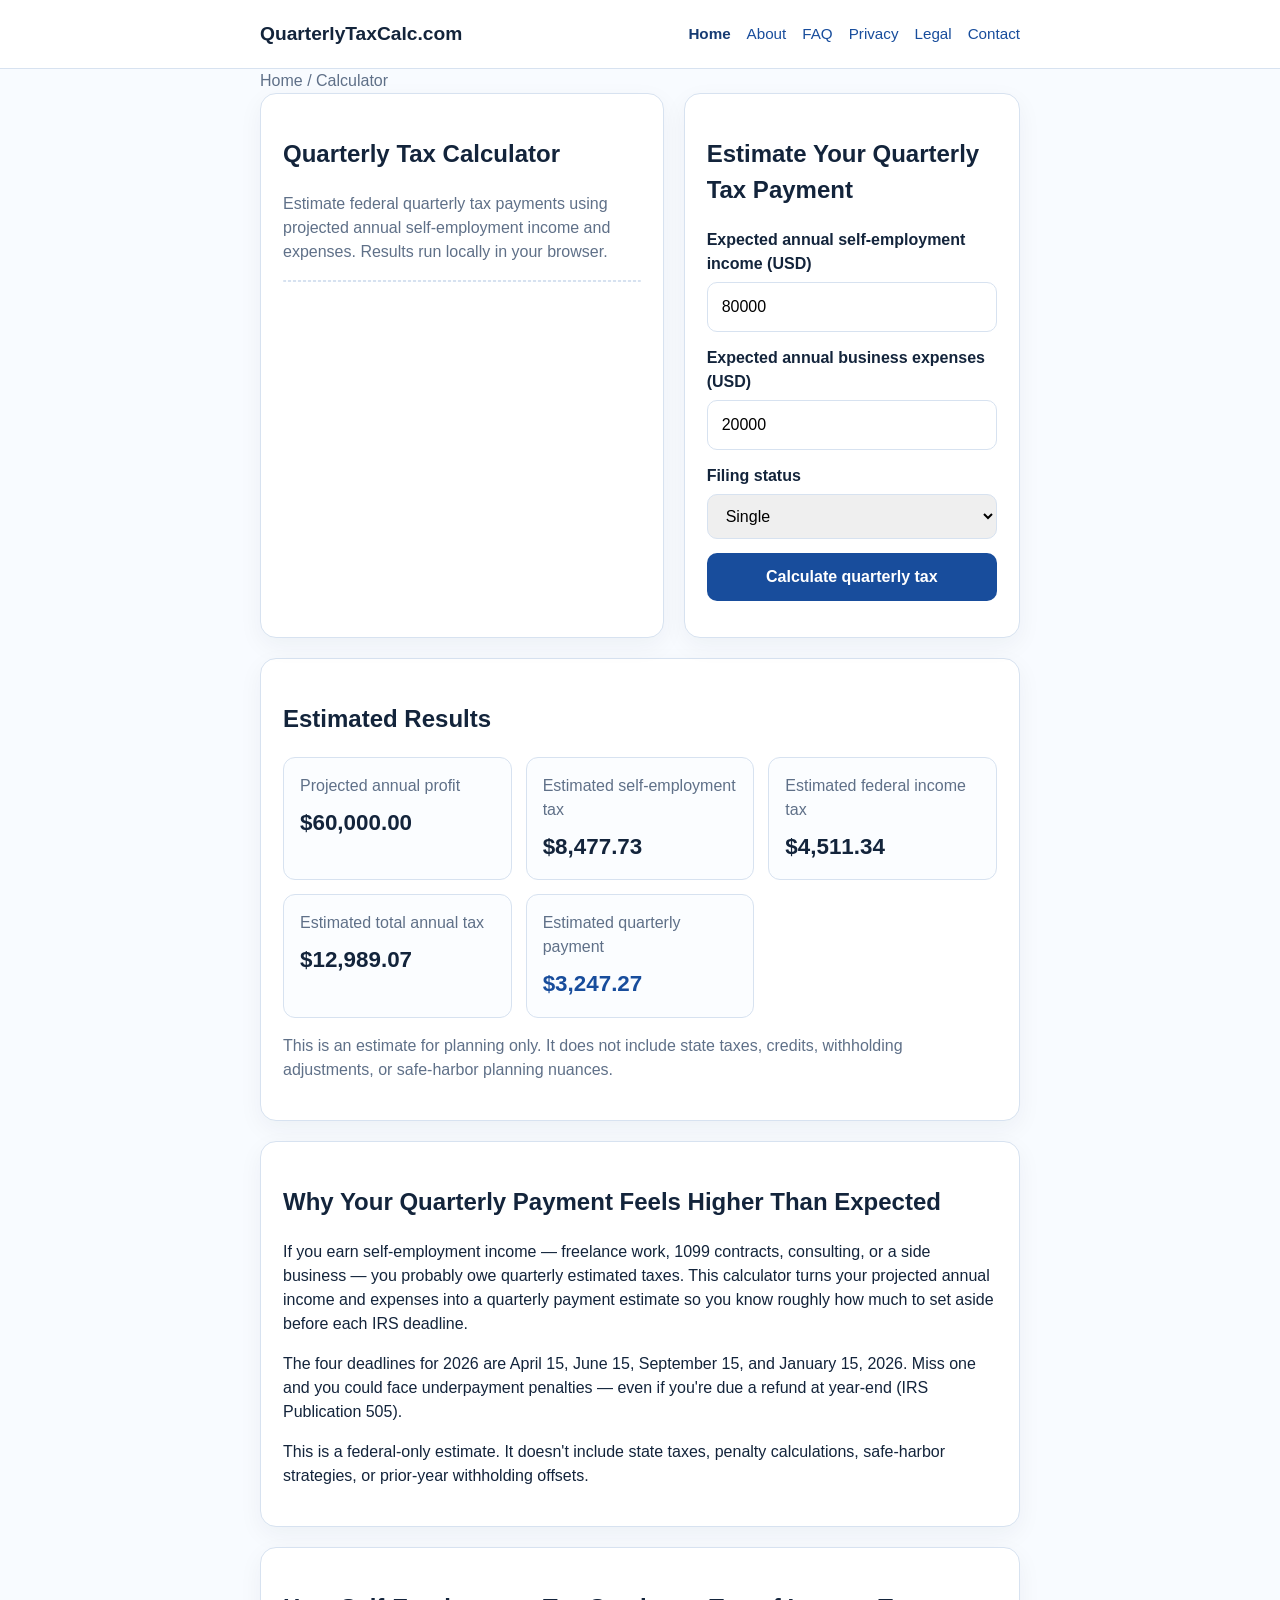
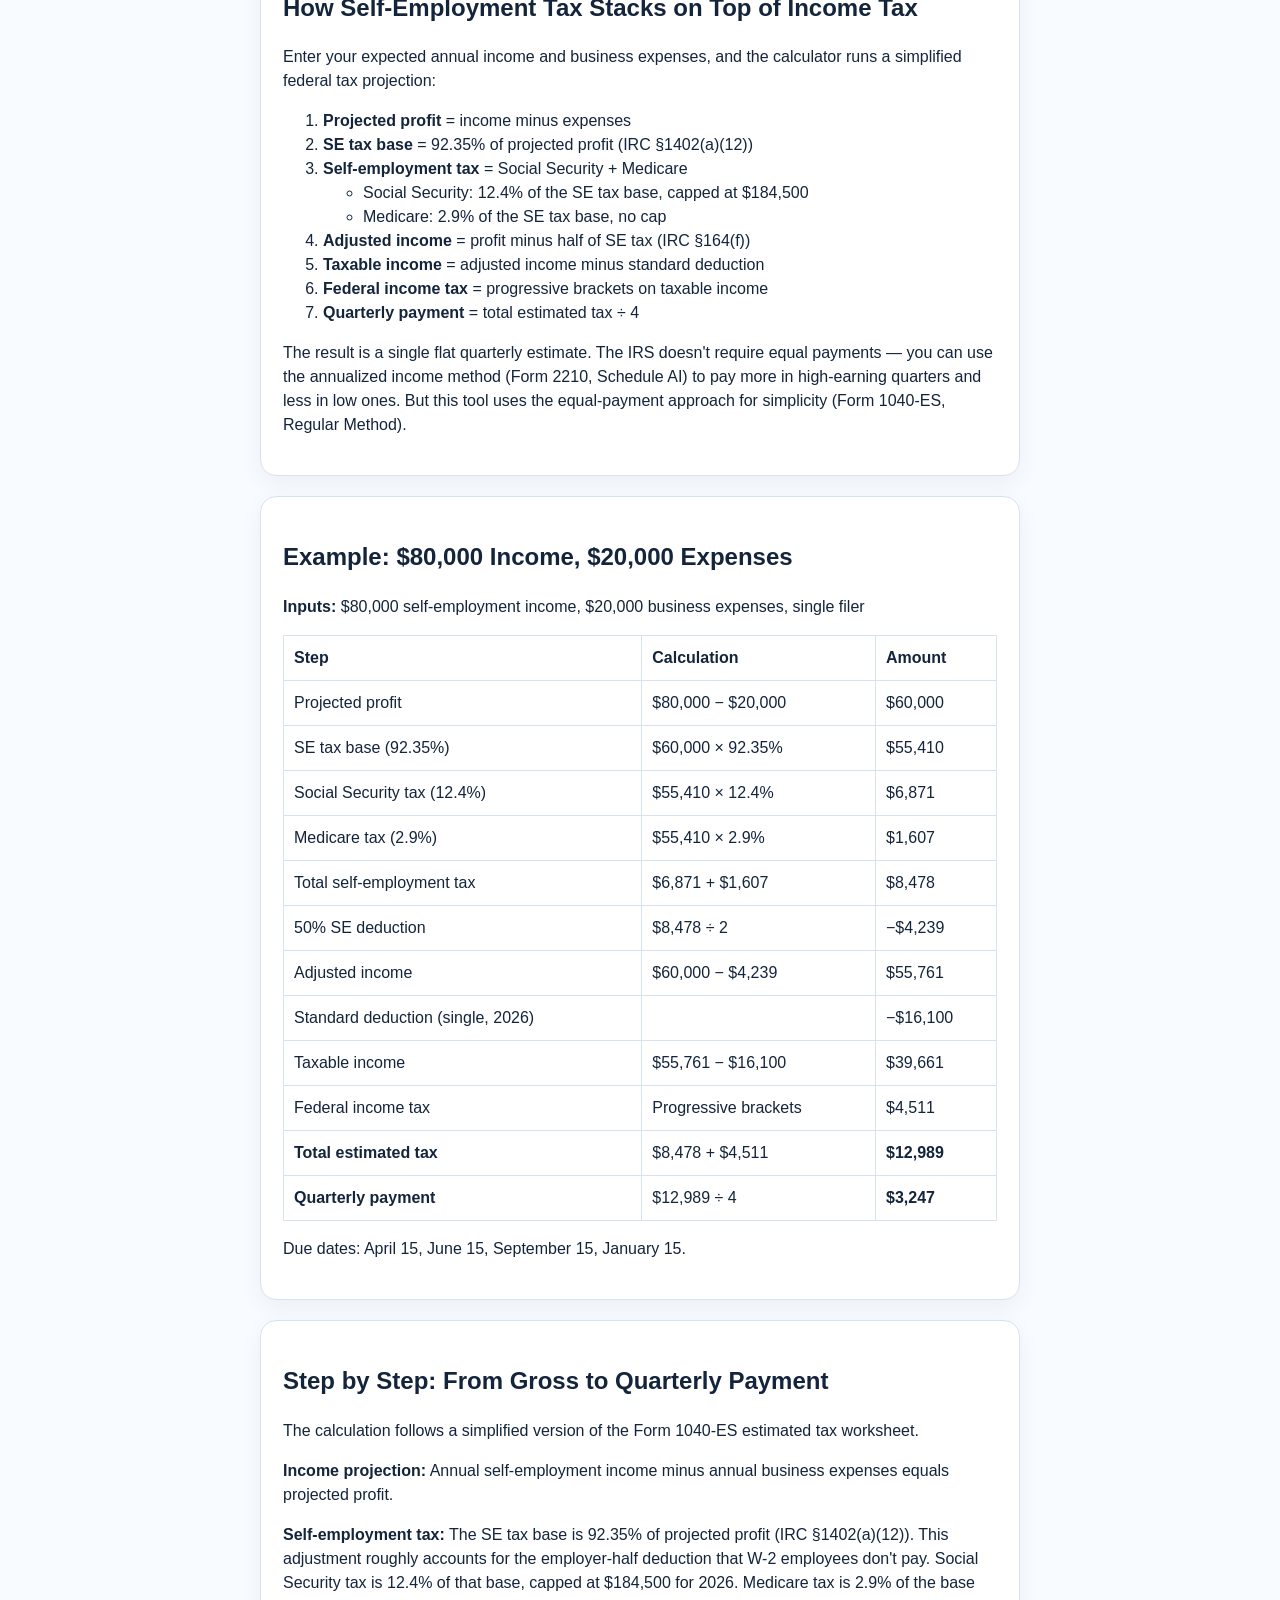
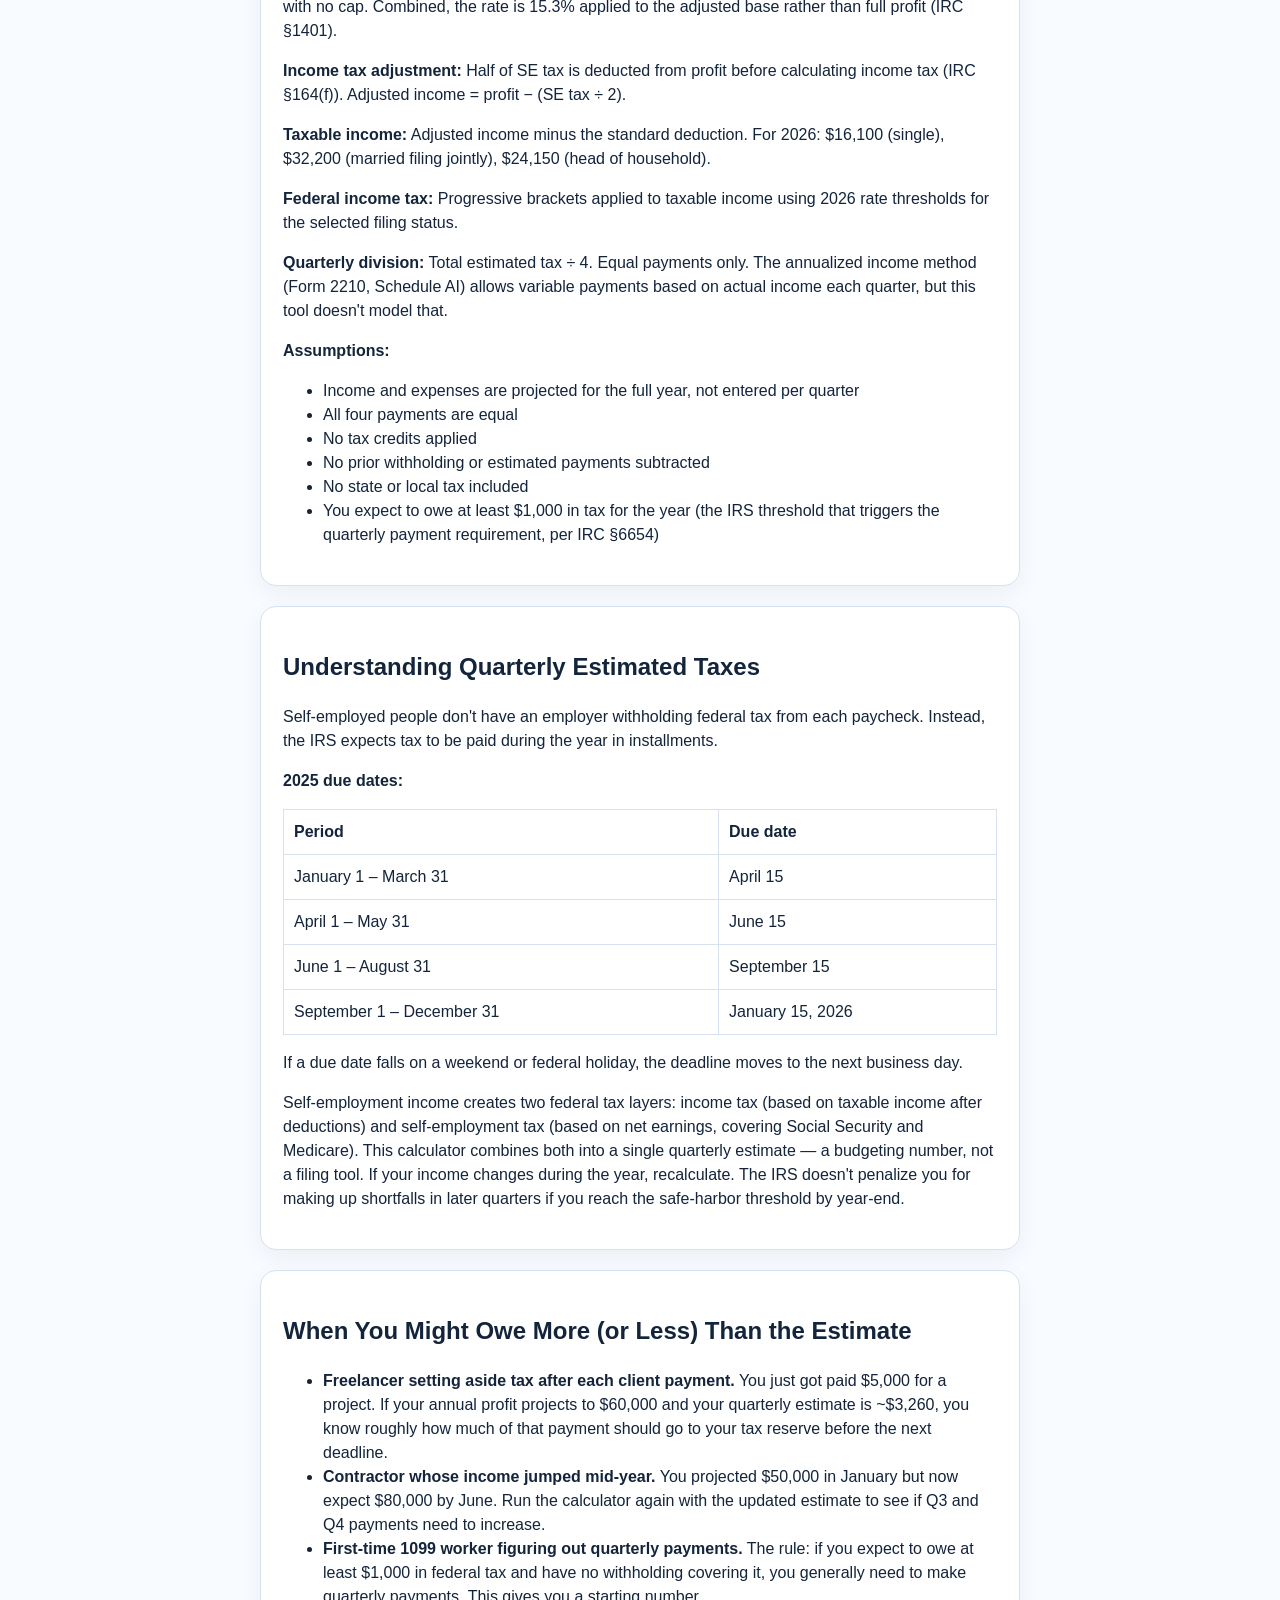
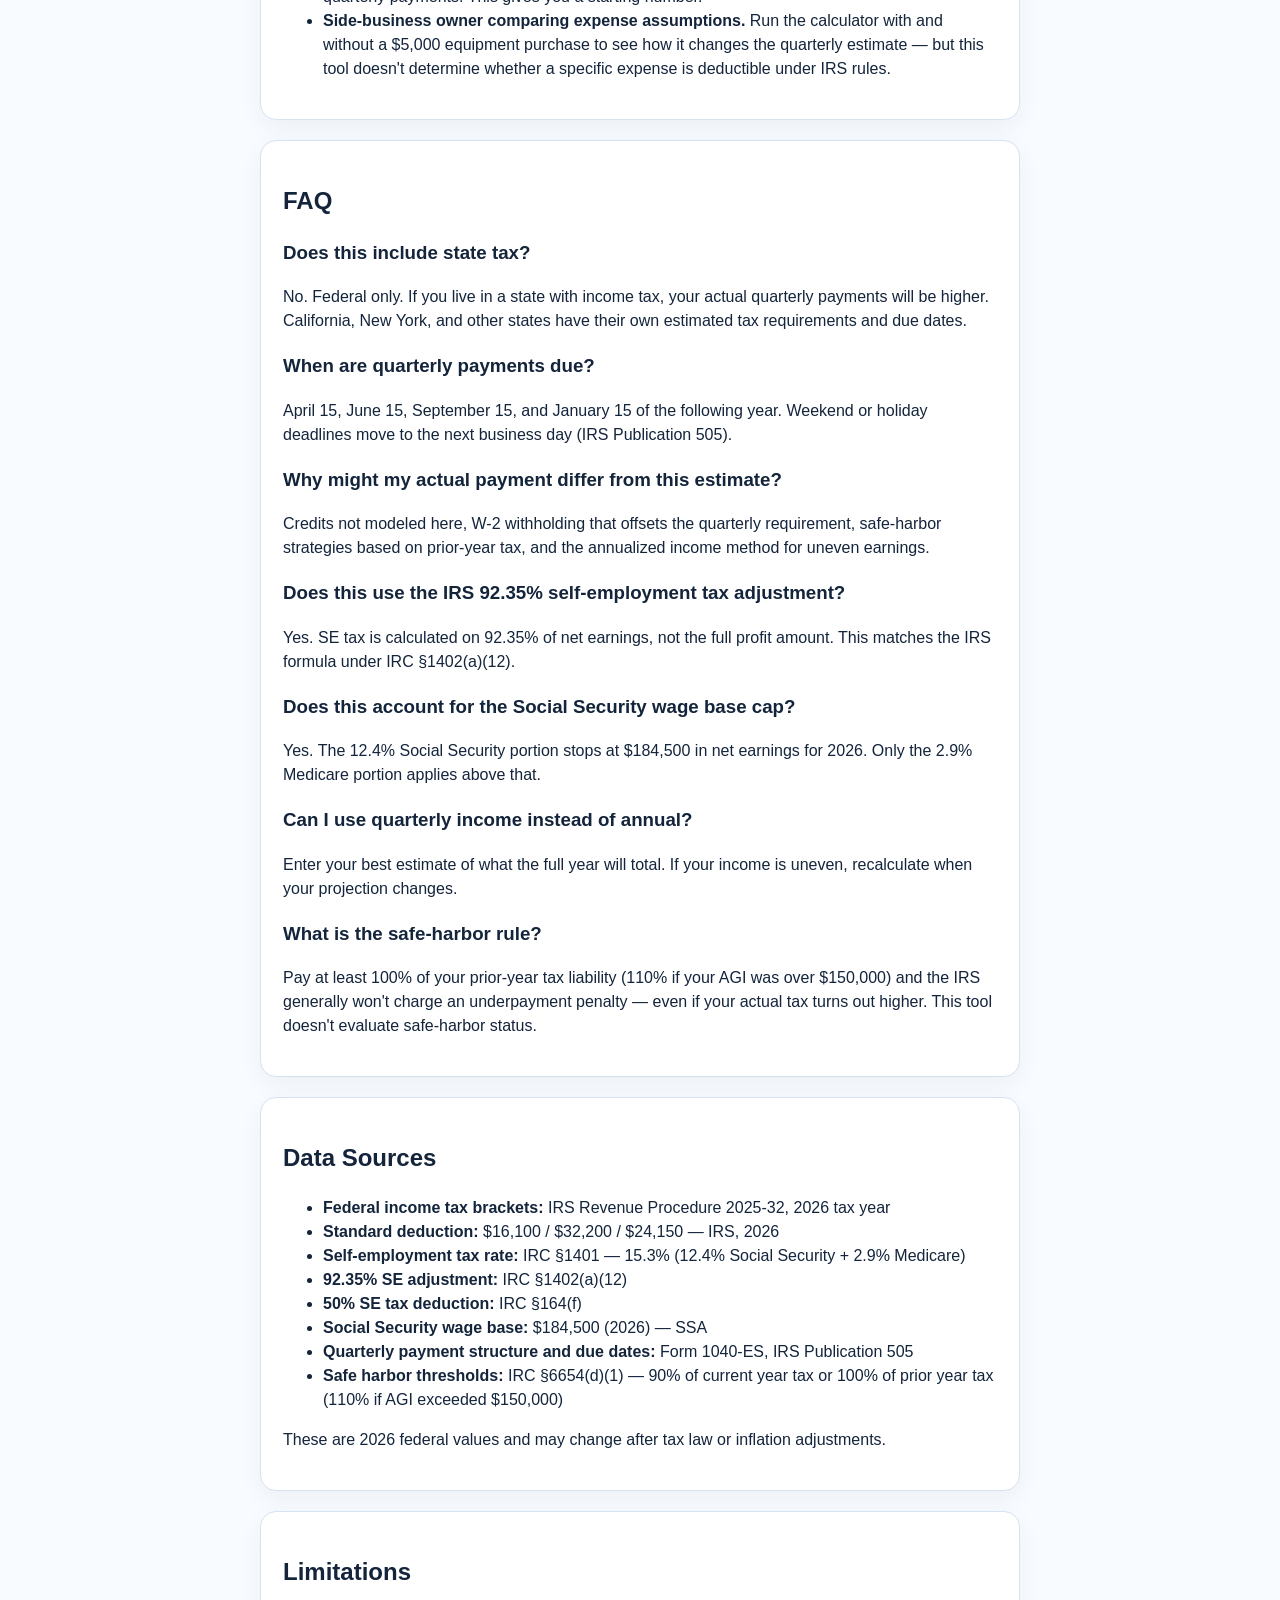
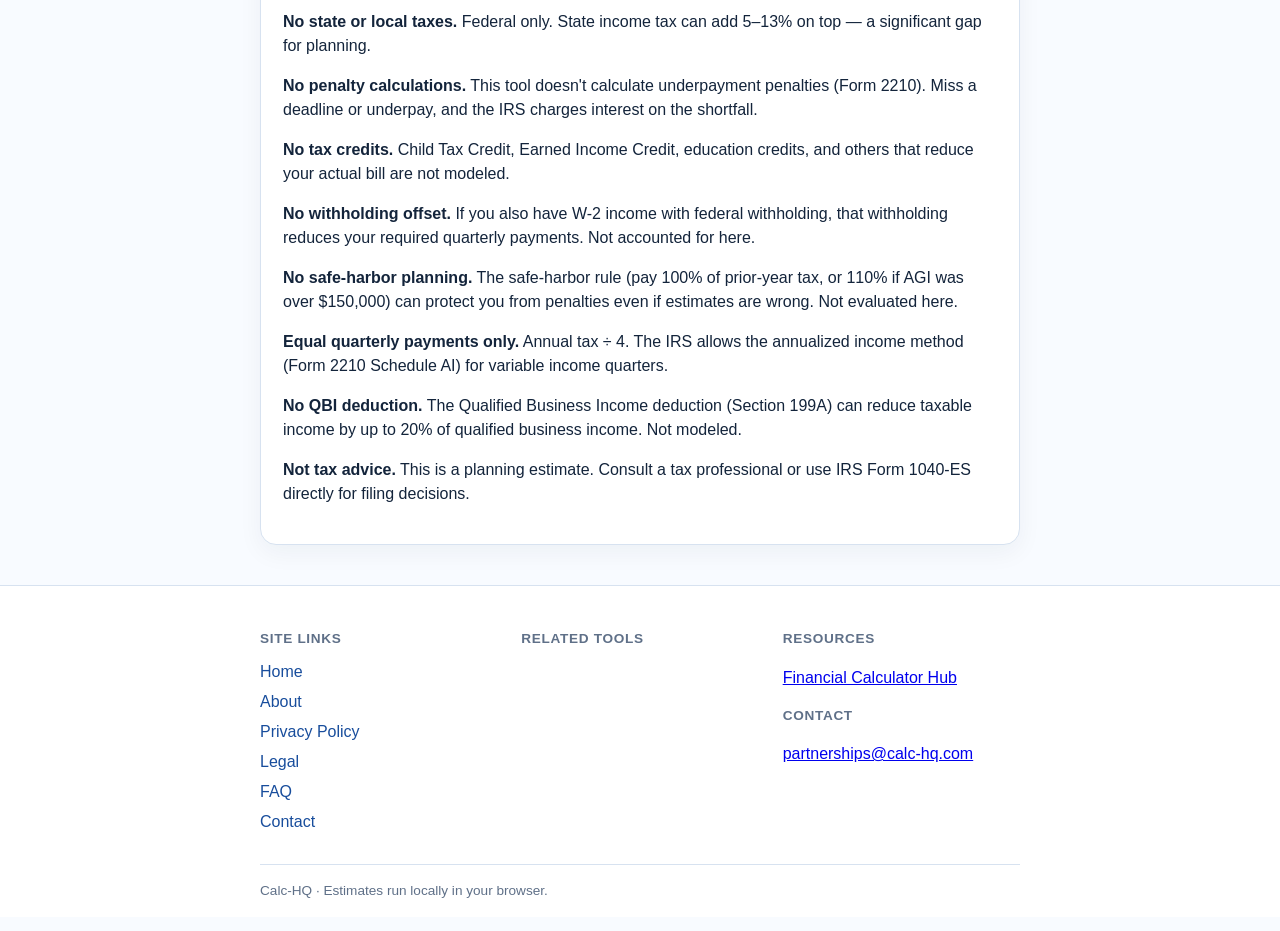
==== commit dd7ec2f4: "Patch: update 2025 → 2026 tax year, SS wage base $184,500, std deductions, brackets - Tax year label" ====
--- a/index.html
+++ b/index.html
@@ -4,12 +4,12 @@
   <meta charset="utf-8">
   <meta name="viewport" content="width=device-width, initial-scale=1">
   <title>Quarterly Tax Estimator | QuarterlyTaxCalc.com</title>
-  <meta name="description" content="Estimate quarterly federal tax payments for self-employed or other untaxed income using 2025 federal brackets and self-employment tax.">
+  <meta name="description" content="Estimate quarterly federal tax payments for self-employed or other untaxed income using 2026 federal brackets and self-employment tax.">
   <link rel="canonical" href="https://quarterlytaxcalc.com/">
   <meta name="robots" content="index, follow">
   <meta property="og:type" content="website">
   <meta property="og:title" content="Quarterly Tax Estimator | QuarterlyTaxCalc.com">
-  <meta property="og:description" content="Estimate quarterly federal tax payments for self-employed or other untaxed income using 2025 federal brackets and self-employment tax.">
+  <meta property="og:description" content="Estimate quarterly federal tax payments for self-employed or other untaxed income using 2026 federal brackets and self-employment tax.">
   <meta property="og:url" content="https://quarterlytaxcalc.com/">
   <meta name="google-adsense-account" content="ca-pub-7744853829365165">
   <link rel="icon" href="assets/favicon.svg" type="image/svg+xml">
@@ -23,7 +23,8 @@
   "url": "https://quarterlytaxcalc.com/",
   "applicationCategory": "FinanceApplication",
   "operatingSystem": "Any",
-  "description": "Estimate quarterly federal tax payments for self-employed or other untaxed income using 2025 federal brackets and self-employment tax.",
+  "creator": {"@type":"Organization","name":"Calc-HQ"},
+  "description": "Estimate quarterly federal tax payments for self-employed or other untaxed income using 2026 federal brackets and self-employment tax.",
   "offers": {
     "@type": "Offer",
     "price": "0",
@@ -91,7 +92,7 @@
       <div class="section-card">
         <h2>Why Your Quarterly Payment Feels Higher Than Expected</h2>
         <p>If you earn self-employment income — freelance work, 1099 contracts, consulting, or a side business — you probably owe quarterly estimated taxes. This calculator turns your projected annual income and expenses into a quarterly payment estimate so you know roughly how much to set aside before each IRS deadline.</p>
-        <p>The four deadlines for 2025 are April 15, June 15, September 15, and January 15, 2026. Miss one and you could face underpayment penalties — even if you're due a refund at year-end (IRS Publication 505).</p>
+        <p>The four deadlines for 2026 are April 15, June 15, September 15, and January 15, 2026. Miss one and you could face underpayment penalties — even if you're due a refund at year-end (IRS Publication 505).</p>
         <p>This is a federal-only estimate. It doesn't include state taxes, penalty calculations, safe-harbor strategies, or prior-year withholding offsets.</p>
       </div>
     </section>
@@ -105,7 +106,7 @@
           <li><strong>SE tax base</strong> = 92.35% of projected profit (IRC §1402(a)(12))</li>
           <li><strong>Self-employment tax</strong> = Social Security + Medicare
             <ul>
-              <li>Social Security: 12.4% of the SE tax base, capped at $176,100</li>
+              <li>Social Security: 12.4% of the SE tax base, capped at $184,500</li>
               <li>Medicare: 2.9% of the SE tax base, no cap</li>
             </ul>
           </li>
@@ -131,11 +132,11 @@
           <tr><td>Total self-employment tax</td><td>$6,871 + $1,607</td><td>$8,478</td></tr>
           <tr><td>50% SE deduction</td><td>$8,478 ÷ 2</td><td>−$4,239</td></tr>
           <tr><td>Adjusted income</td><td>$60,000 − $4,239</td><td>$55,761</td></tr>
-          <tr><td>Standard deduction (single, 2025)</td><td></td><td>−$15,750</td></tr>
-          <tr><td>Taxable income</td><td>$55,761 − $15,750</td><td>$40,011</td></tr>
-          <tr><td>Federal income tax</td><td>Progressive brackets</td><td>$4,563</td></tr>
-          <tr><td><strong>Total estimated tax</strong></td><td>$8,478 + $4,563</td><td><strong>$13,041</strong></td></tr>
-          <tr><td><strong>Quarterly payment</strong></td><td>$13,041 ÷ 4</td><td><strong>$3,260</strong></td></tr>
+          <tr><td>Standard deduction (single, 2026)</td><td></td><td>−$16,100</td></tr>
+          <tr><td>Taxable income</td><td>$55,761 − $16,100</td><td>$39,661</td></tr>
+          <tr><td>Federal income tax</td><td>Progressive brackets</td><td>$4,511</td></tr>
+          <tr><td><strong>Total estimated tax</strong></td><td>$8,478 + $4,511</td><td><strong>$12,989</strong></td></tr>
+          <tr><td><strong>Quarterly payment</strong></td><td>$12,989 ÷ 4</td><td><strong>$3,247</strong></td></tr>
         </table>
         <p>Due dates: April 15, June 15, September 15, January 15.</p>
       </div>
@@ -146,10 +147,10 @@
         <h2>Step by Step: From Gross to Quarterly Payment</h2>
         <p>The calculation follows a simplified version of the Form 1040-ES estimated tax worksheet.</p>
         <p><strong>Income projection:</strong> Annual self-employment income minus annual business expenses equals projected profit.</p>
-        <p><strong>Self-employment tax:</strong> The SE tax base is 92.35% of projected profit (IRC §1402(a)(12)). This adjustment roughly accounts for the employer-half deduction that W-2 employees don't pay. Social Security tax is 12.4% of that base, capped at $176,100 for 2025. Medicare tax is 2.9% of the base with no cap. Combined, the rate is 15.3% applied to the adjusted base rather than full profit (IRC §1401).</p>
+        <p><strong>Self-employment tax:</strong> The SE tax base is 92.35% of projected profit (IRC §1402(a)(12)). This adjustment roughly accounts for the employer-half deduction that W-2 employees don't pay. Social Security tax is 12.4% of that base, capped at $184,500 for 2026. Medicare tax is 2.9% of the base with no cap. Combined, the rate is 15.3% applied to the adjusted base rather than full profit (IRC §1401).</p>
         <p><strong>Income tax adjustment:</strong> Half of SE tax is deducted from profit before calculating income tax (IRC §164(f)). Adjusted income = profit − (SE tax ÷ 2).</p>
-        <p><strong>Taxable income:</strong> Adjusted income minus the standard deduction. For 2025: $15,750 (single), $31,500 (married filing jointly), $25,000 (head of household).</p>
-        <p><strong>Federal income tax:</strong> Progressive brackets applied to taxable income using 2025 rate thresholds for the selected filing status.</p>
+        <p><strong>Taxable income:</strong> Adjusted income minus the standard deduction. For 2026: $16,100 (single), $32,200 (married filing jointly), $24,150 (head of household).</p>
+        <p><strong>Federal income tax:</strong> Progressive brackets applied to taxable income using 2026 rate thresholds for the selected filing status.</p>
         <p><strong>Quarterly division:</strong> Total estimated tax ÷ 4. Equal payments only. The annualized income method (Form 2210, Schedule AI) allows variable payments based on actual income each quarter, but this tool doesn't model that.</p>
         <p><strong>Assumptions:</strong></p>
         <ul>
@@ -204,7 +205,7 @@
         <h3>Does this use the IRS 92.35% self-employment tax adjustment?</h3>
         <p>Yes. SE tax is calculated on 92.35% of net earnings, not the full profit amount. This matches the IRS formula under IRC §1402(a)(12).</p>
         <h3>Does this account for the Social Security wage base cap?</h3>
-        <p>Yes. The 12.4% Social Security portion stops at $176,100 in net earnings for 2025. Only the 2.9% Medicare portion applies above that.</p>
+        <p>Yes. The 12.4% Social Security portion stops at $184,500 in net earnings for 2026. Only the 2.9% Medicare portion applies above that.</p>
         <h3>Can I use quarterly income instead of annual?</h3>
         <p>Enter your best estimate of what the full year will total. If your income is uneven, recalculate when your projection changes.</p>
         <h3>What is the safe-harbor rule?</h3>
@@ -216,16 +217,16 @@
       <div class="section-card">
         <h2>Data Sources</h2>
         <ul>
-          <li><strong>Federal income tax brackets:</strong> IRS Revenue Procedure, 2025 tax year</li>
-          <li><strong>Standard deduction:</strong> $15,750 / $31,500 / $25,000 — IRS, 2025</li>
+          <li><strong>Federal income tax brackets:</strong> IRS Revenue Procedure 2025-32, 2026 tax year</li>
+          <li><strong>Standard deduction:</strong> $16,100 / $32,200 / $24,150 — IRS, 2026</li>
           <li><strong>Self-employment tax rate:</strong> IRC §1401 — 15.3% (12.4% Social Security + 2.9% Medicare)</li>
           <li><strong>92.35% SE adjustment:</strong> IRC §1402(a)(12)</li>
           <li><strong>50% SE tax deduction:</strong> IRC §164(f)</li>
-          <li><strong>Social Security wage base:</strong> $176,100 (2025) — SSA</li>
+          <li><strong>Social Security wage base:</strong> $184,500 (2026) — SSA</li>
           <li><strong>Quarterly payment structure and due dates:</strong> Form 1040-ES, IRS Publication 505</li>
           <li><strong>Safe harbor thresholds:</strong> IRC §6654(d)(1) — 90% of current year tax or 100% of prior year tax (110% if AGI exceeded $150,000)</li>
         </ul>
-        <p>These are 2025 federal values and may change after tax law or inflation adjustments.</p>
+        <p>These are 2026 federal values and may change after tax law or inflation adjustments.</p>
       </div>
     </section>
 
